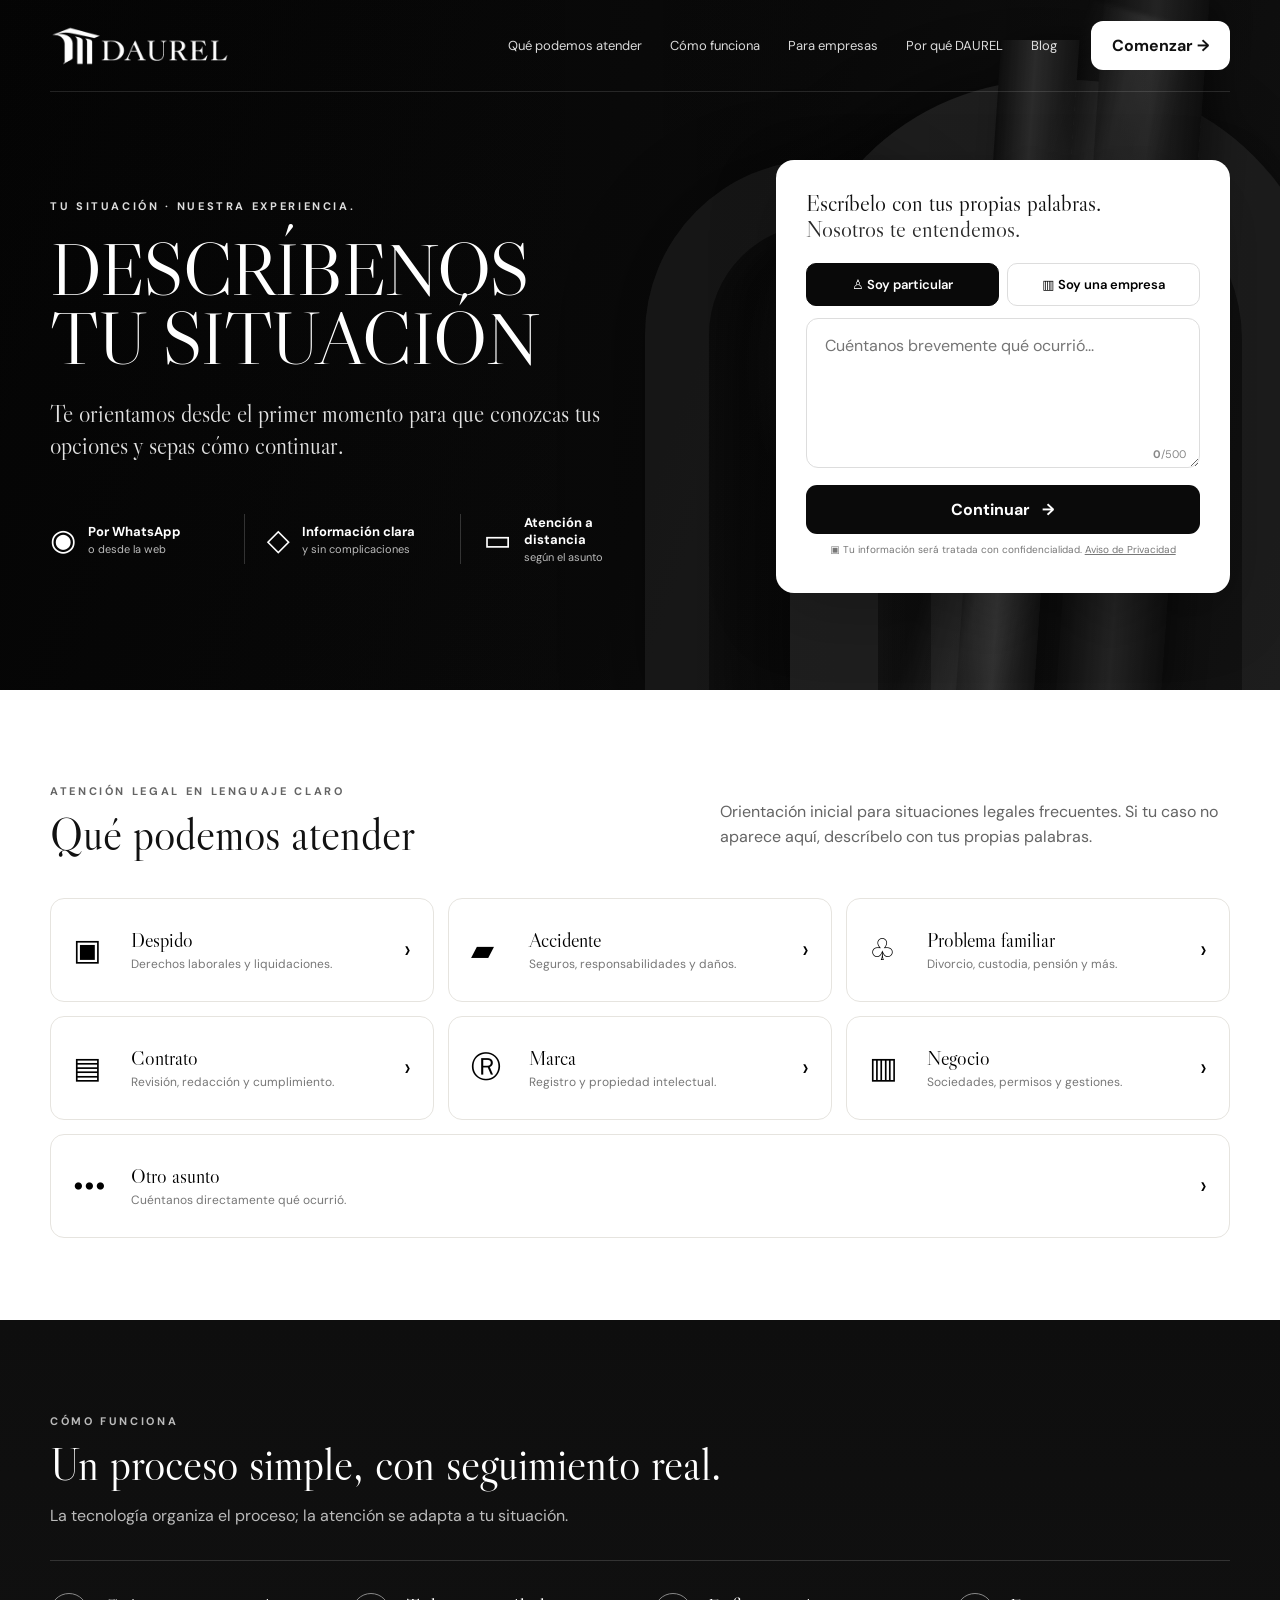
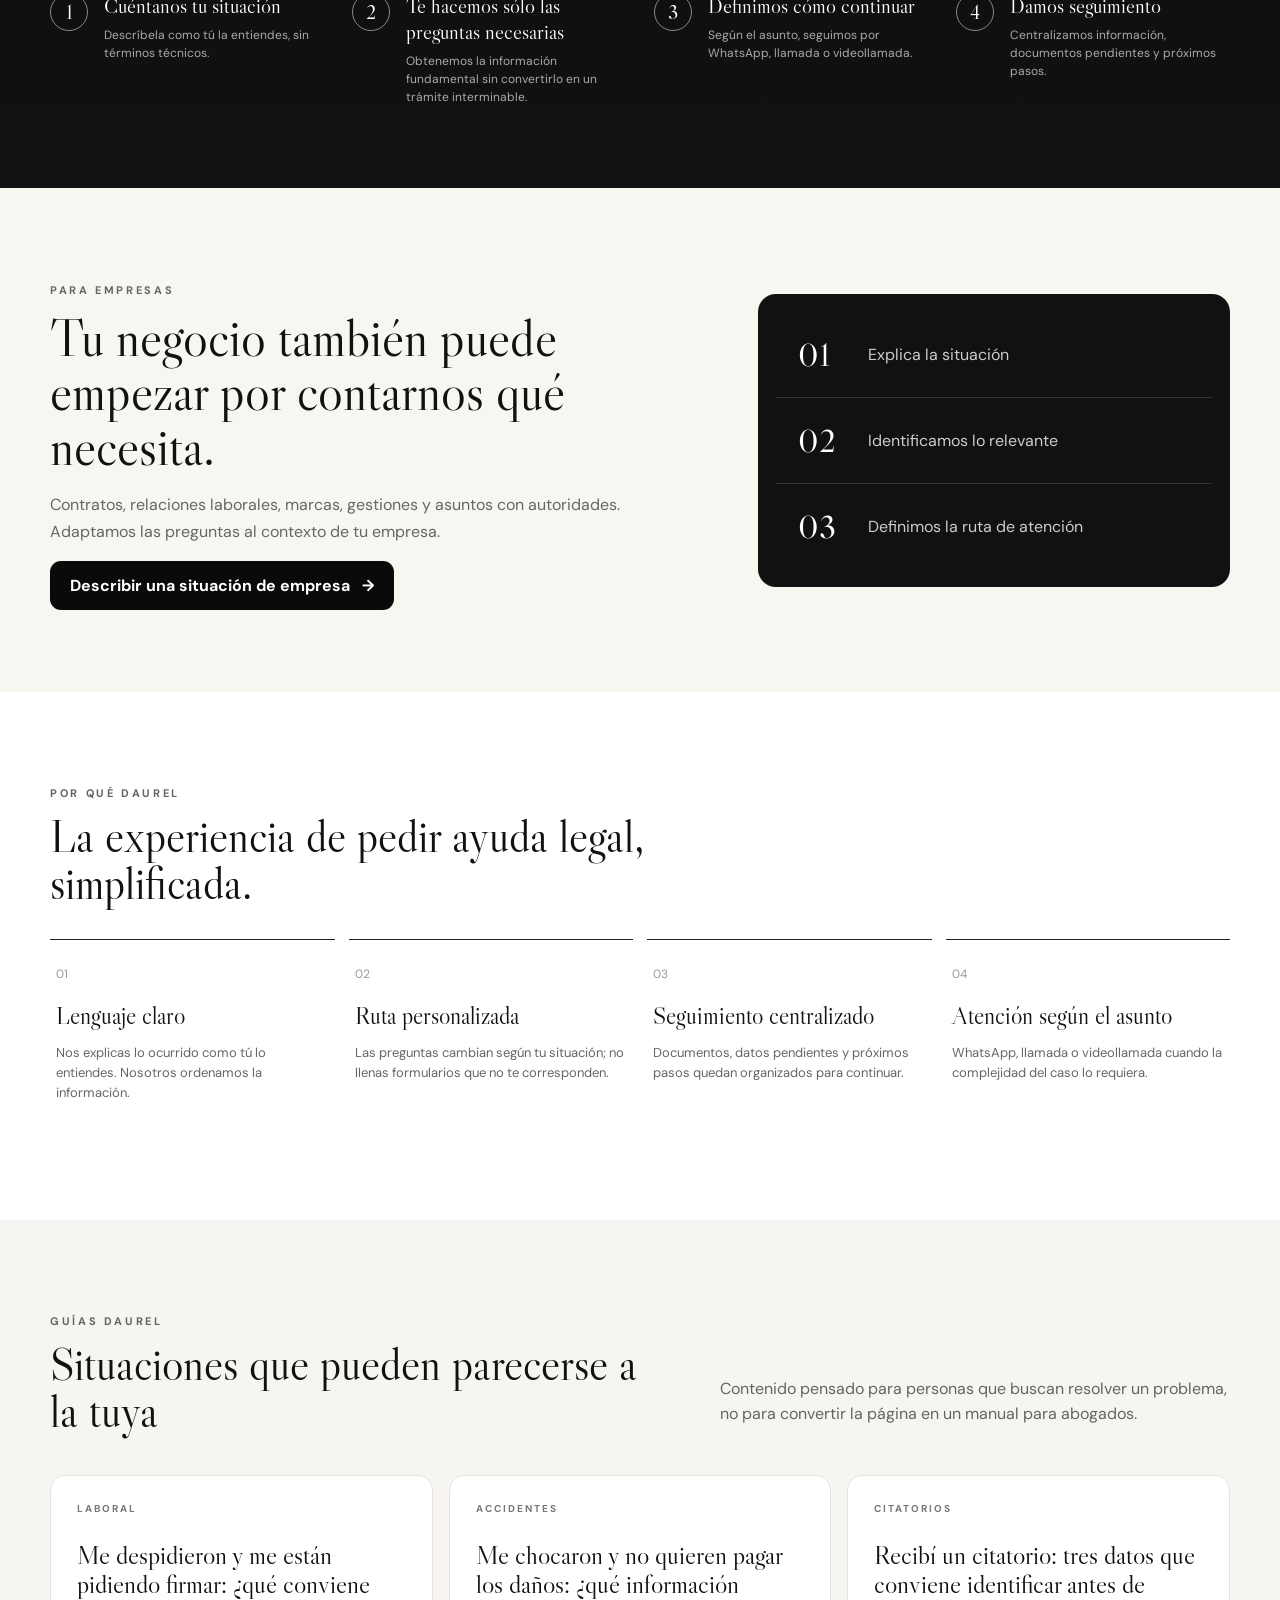
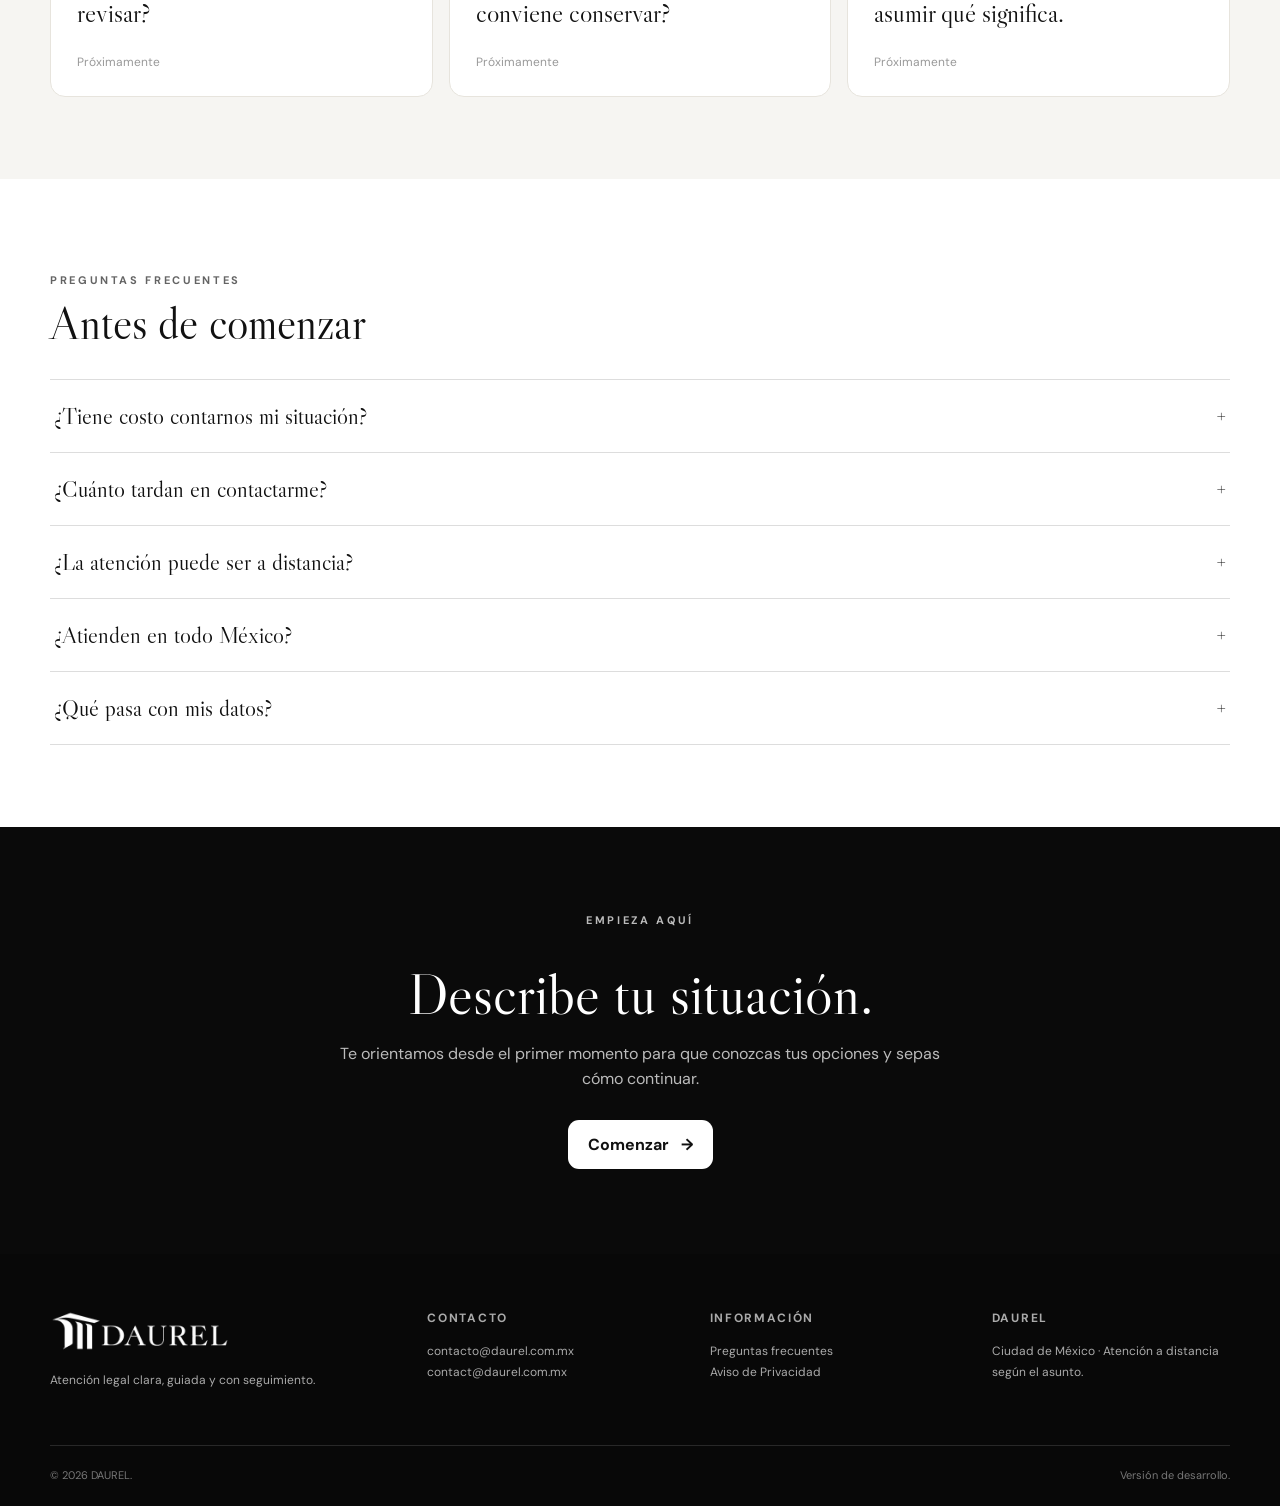
==== public/index.html @ 62f72a67 "Update index.html Agregar sugerencias de ubicación" ====
<!doctype html>
<html lang="es-MX">
<head>
  <meta charset="utf-8">
  <meta name="viewport" content="width=device-width, initial-scale=1">
  <title>DAUREL | Atención legal clara y guiada</title>
  <meta name="description" content="Describe tu situación con tus propias palabras. Te orientamos desde el primer momento para que conozcas tus opciones y sepas cómo continuar.">
  <meta name="theme-color" content="#090909">
  <link rel="icon" href="[data-uri]">
  <link rel="preconnect" href="https://fonts.googleapis.com">
  <link rel="preconnect" href="https://fonts.gstatic.com" crossorigin>
  <link href="https://fonts.googleapis.com/css2?family=DM+Sans:wght@400;500;600;700&family=Libre+Caslon+Display&display=swap" rel="stylesheet">
  <link rel="stylesheet" href="styles.css">
</head>
<body>
  <header class="site-header" id="inicio">
    <div class="nav shell">
      <a class="brand" href="#inicio" aria-label="DAUREL, inicio">
        <img src="[data-uri]" alt="DAUREL">
      </a>

      <nav class="desktop-nav" aria-label="Navegación principal">
        <a href="#atendemos">Qué podemos atender</a>
        <a href="#como-funciona">Cómo funciona</a>
        <a href="#empresas">Para empresas</a>
        <a href="#por-que">Por qué DAUREL</a>
        <a href="#recursos">Blog</a>
      </nav>

      <button class="nav-cta js-start">Comenzar <span>→</span></button>

      <button class="menu-button" id="menuButton" aria-label="Abrir menú" aria-expanded="false">
        <span></span><span></span><span></span>
      </button>
    </div>

    <div class="mobile-menu" id="mobileMenu">
      <a href="#atendemos">Qué podemos atender</a>
      <a href="#como-funciona">Cómo funciona</a>
      <a href="#empresas">Para empresas</a>
      <a href="#por-que">Por qué DAUREL</a>
      <a href="#recursos">Blog</a>
      <button class="button button-light js-start">Comenzar</button>
    </div>
  </header>

  <main>
    <section class="hero">
      <div class="hero-architecture" aria-hidden="true">
        <div class="arch arch-a"></div>
        <div class="arch arch-b"></div>
        <div class="pillar pillar-a"></div>
        <div class="pillar pillar-b"></div>
        <div class="light-beam"></div>
      </div>
      <div class="hero-fade"></div>

      <div class="shell hero-grid">
        <div class="hero-copy">
          <div class="eyebrow">TU SITUACIÓN · NUESTRA EXPERIENCIA.</div>
          <h1>DESCRÍBENOS<br>TU SITUACIÓN</h1>
          <p class="hero-subtitle">Te orientamos desde el primer momento para que conozcas tus opciones y sepas cómo continuar.</p>

          <div class="hero-points">
            <div>
              <span class="icon-circle">◉</span>
              <p><strong>Por WhatsApp</strong><small>o desde la web</small></p>
            </div>
            <div>
              <span class="icon-circle">◇</span>
              <p><strong>Información clara</strong><small>y sin complicaciones</small></p>
            </div>
            <div>
              <span class="icon-circle">▭</span>
              <p><strong>Atención a distancia</strong><small>según el asunto</small></p>
            </div>
          </div>
        </div>

        <form class="intake-card" id="heroForm" novalidate>
          <h2>Escríbelo con tus propias palabras.<br><span>Nosotros te entendemos.</span></h2>

          <div class="persona-toggle" role="group" aria-label="Tipo de solicitante">
            <button type="button" class="persona active" data-persona="particular">
              <span>♙</span> Soy particular
            </button>
            <button type="button" class="persona" data-persona="empresa">
              <span>▥</span> Soy una empresa
            </button>
          </div>

          <label class="sr-only" for="situation">Describe tu situación</label>
          <div class="textarea-wrap">
            <textarea id="situation" maxlength="500" placeholder="Cuéntanos brevemente qué ocurrió..."></textarea>
            <span class="counter"><b id="charCount">0</b>/500</span>
          </div>

          <div class="field-error" id="heroError" role="alert"></div>
          <button type="submit" class="button button-dark button-wide">Continuar <span>→</span></button>

          <p class="privacy-note"><span>▣</span> Tu información será tratada con confidencialidad. <a href="#privacidad">Aviso de Privacidad</a></p>
        </form>
      </div>
    </section>

    <section class="section light" id="atendemos">
      <div class="shell">
        <div class="section-heading split-heading">
          <div>
            <p class="kicker">ATENCIÓN LEGAL EN LENGUAJE CLARO</p>
            <h2>Qué podemos atender</h2>
          </div>
          <p>Orientación inicial para situaciones legales frecuentes. Si tu caso no aparece aquí, descríbelo con tus propias palabras.</p>
        </div>

        <div class="issue-grid">
          <button class="issue-card" data-fill="Me despidieron o tengo un problema relacionado con mi trabajo.">
            <span class="issue-icon">▣</span><span><strong>Despido</strong><small>Derechos laborales y liquidaciones.</small></span><b>›</b>
          </button>
          <button class="issue-card" data-fill="Tuve un choque o accidente y necesito orientación sobre qué hacer.">
            <span class="issue-icon">▰</span><span><strong>Accidente</strong><small>Seguros, responsabilidades y daños.</small></span><b>›</b>
          </button>
          <button class="issue-card" data-fill="Tengo un problema familiar y necesito orientación legal.">
            <span class="issue-icon">♧</span><span><strong>Problema familiar</strong><small>Divorcio, custodia, pensión y más.</small></span><b>›</b>
          </button>
          <button class="issue-card" data-fill="Necesito revisar, preparar o entender un contrato.">
            <span class="issue-icon">▤</span><span><strong>Contrato</strong><small>Revisión, redacción y cumplimiento.</small></span><b>›</b>
          </button>
          <button class="issue-card" data-fill="Quiero registrar o proteger una marca, nombre o creación.">
            <span class="issue-icon">Ⓡ</span><span><strong>Marca</strong><small>Registro y propiedad intelectual.</small></span><b>›</b>
          </button>
          <button class="issue-card" data-fill="Tengo un asunto relacionado con mi negocio, permisos o una autoridad.">
            <span class="issue-icon">▥</span><span><strong>Negocio</strong><small>Sociedades, permisos y gestiones.</small></span><b>›</b>
          </button>
          <button class="issue-card issue-card-wide" data-fill="">
            <span class="issue-icon">•••</span><span><strong>Otro asunto</strong><small>Cuéntanos directamente qué ocurrió.</small></span><b>›</b>
          </button>
        </div>
      </div>
    </section>

    <section class="process-section" id="como-funciona">
      <div class="shell">
        <div class="section-heading dark-heading">
          <p class="kicker">CÓMO FUNCIONA</p>
          <h2>Un proceso simple, con seguimiento real.</h2>
          <p>La tecnología organiza el proceso; la atención se adapta a tu situación.</p>
        </div>

        <div class="process-grid">
          <article><span>1</span><div><h3>Cuéntanos tu situación</h3><p>Descríbela como tú la entiendes, sin términos técnicos.</p></div></article>
          <article><span>2</span><div><h3>Te hacemos sólo las preguntas necesarias</h3><p>Obtenemos la información fundamental sin convertirlo en un trámite interminable.</p></div></article>
          <article><span>3</span><div><h3>Definimos cómo continuar</h3><p>Según el asunto, seguimos por WhatsApp, llamada o videollamada.</p></div></article>
          <article><span>4</span><div><h3>Damos seguimiento</h3><p>Centralizamos información, documentos pendientes y próximos pasos.</p></div></article>
        </div>
      </div>
    </section>

    <section class="section warm" id="empresas">
      <div class="shell enterprise-grid">
        <div>
          <p class="kicker">PARA EMPRESAS</p>
          <h2>Tu negocio también puede empezar por contarnos qué necesita.</h2>
          <p>Contratos, relaciones laborales, marcas, gestiones y asuntos con autoridades. Adaptamos las preguntas al contexto de tu empresa.</p>
          <button class="button button-dark js-enterprise">Describir una situación de empresa <span>→</span></button>
        </div>
        <div class="enterprise-panel">
          <div class="mini-stat"><strong>01</strong><span>Explica la situación</span></div>
          <div class="mini-stat"><strong>02</strong><span>Identificamos lo relevante</span></div>
          <div class="mini-stat"><strong>03</strong><span>Definimos la ruta de atención</span></div>
        </div>
      </div>
    </section>

    <section class="section light" id="por-que">
      <div class="shell">
        <div class="section-heading">
          <p class="kicker">POR QUÉ DAUREL</p>
          <h2>La experiencia de pedir ayuda legal, simplificada.</h2>
        </div>
        <div class="why-grid">
          <article><span>01</span><h3>Lenguaje claro</h3><p>Nos explicas lo ocurrido como tú lo entiendes. Nosotros ordenamos la información.</p></article>
          <article><span>02</span><h3>Ruta personalizada</h3><p>Las preguntas cambian según tu situación; no llenas formularios que no te corresponden.</p></article>
          <article><span>03</span><h3>Seguimiento centralizado</h3><p>Documentos, datos pendientes y próximos pasos quedan organizados para continuar.</p></article>
          <article><span>04</span><h3>Atención según el asunto</h3><p>WhatsApp, llamada o videollamada cuando la complejidad del caso lo requiera.</p></article>
        </div>
      </div>
    </section>

    <section class="section resources" id="recursos">
      <div class="shell">
        <div class="section-heading split-heading">
          <div>
            <p class="kicker">GUÍAS DAUREL</p>
            <h2>Situaciones que pueden parecerse a la tuya</h2>
          </div>
          <p>Contenido pensado para personas que buscan resolver un problema, no para convertir la página en un manual para abogados.</p>
        </div>
        <div class="article-grid">
          <article class="article-card">
            <span>LABORAL</span>
            <h3>Me despidieron y me están pidiendo firmar: ¿qué conviene revisar?</h3>
            <a href="#" class="disabled-link">Próximamente</a>
          </article>
          <article class="article-card">
            <span>ACCIDENTES</span>
            <h3>Me chocaron y no quieren pagar los daños: ¿qué información conviene conservar?</h3>
            <a href="#" class="disabled-link">Próximamente</a>
          </article>
          <article class="article-card">
            <span>CITATORIOS</span>
            <h3>Recibí un citatorio: tres datos que conviene identificar antes de asumir qué significa.</h3>
            <a href="#" class="disabled-link">Próximamente</a>
          </article>
        </div>
      </div>
    </section>

    <section class="section faq-section" id="preguntas">
      <div class="shell">
        <div class="section-heading">
          <p class="kicker">PREGUNTAS FRECUENTES</p>
          <h2>Antes de comenzar</h2>
        </div>
        <div class="faq">
          <details>
            <summary>¿Tiene costo contarnos mi situación?</summary>
            <p>No. Contarnos tu situación y solicitar atención inicial no tiene costo. Si el asunto requiere una consulta o servicio profesional con costo, te lo informaremos antes de que decidas continuar.</p>
          </details>
          <details>
            <summary>¿Cuánto tardan en contactarme?</summary>
            <p>La plataforma confirma tu solicitud al momento. El objetivo es dar seguimiento personal en un plazo máximo de 24 horas.</p>
          </details>
          <details>
            <summary>¿La atención puede ser a distancia?</summary>
            <p>Sí. Dependiendo del asunto, la atención puede continuar por WhatsApp, llamada telefónica o videollamada.</p>
          </details>
          <details>
            <summary>¿Atienden en todo México?</summary>
            <p>Por ahora la operación presencial se concentra en Ciudad de México y zona metropolitana. Algunos asuntos pueden atenderse a distancia, según la materia y el tipo de gestión.</p>
          </details>
          <details>
            <summary>¿Qué pasa con mis datos?</summary>
            <p>La información que compartas se utilizará para evaluar y dar seguimiento a tu solicitud conforme al Aviso de Privacidad. El aviso integral se incorporará antes del lanzamiento público.</p>
          </details>
        </div>
      </div>
    </section>

    <section class="final-cta">
      <div class="shell">
        <p class="kicker">EMPIEZA AQUÍ</p>
        <h2>Describe tu situación.</h2>
        <p>Te orientamos desde el primer momento para que conozcas tus opciones y sepas cómo continuar.</p>
        <button class="button button-light js-start">Comenzar <span>→</span></button>
      </div>
    </section>
  </main>

  <footer class="footer" id="privacidad">
    <div class="shell footer-grid">
      <div>
        <img src="[data-uri]" alt="DAUREL" class="footer-logo">
        <p>Atención legal clara, guiada y con seguimiento.</p>
      </div>
      <div>
        <h3>Contacto</h3>
        <a href="mailto:contacto@daurel.com.mx">contacto@daurel.com.mx</a>
        <a href="mailto:contact@daurel.com.mx">contact@daurel.com.mx</a>
      </div>
      <div>
        <h3>Información</h3>
        <a href="#preguntas">Preguntas frecuentes</a>
        <a href="#" id="privacyLink">Aviso de Privacidad</a>
      </div>
      <div>
        <h3>DAUREL</h3>
        <p>Ciudad de México · Atención a distancia según el asunto.</p>
      </div>
    </div>
    <div class="shell footer-bottom">
      <span>© <span id="year"></span> DAUREL.</span>
      <span>Versión de desarrollo.</span>
    </div>
  </footer>

  <!-- Guided intake dialog -->
  <div class="modal" id="intakeModal" aria-hidden="true">
    <div class="modal-backdrop" data-close-modal></div>
    <section class="modal-panel" role="dialog" aria-modal="true" aria-labelledby="modalTitle">
      <button class="modal-close" data-close-modal aria-label="Cerrar">×</button>

      <div class="progress">
        <span class="active">1</span><i></i><span>2</span><i></i><span>3</span>
      </div>

      <div class="modal-step active" data-step="1">
        <p class="kicker">UN DATO FUNDAMENTAL</p>
        <h2 id="modalTitle">Antes de continuar</h2>
        <p id="dynamicQuestionText">Queremos entender mejor lo ocurrido.</p>
        <div class="choice-grid" id="dynamicChoices"></div>
        <button class="button button-dark button-wide" id="stepOneNext" disabled>Continuar <span>→</span></button>
      </div>

      <div class="modal-step" data-step="2">
        <p class="kicker">TIEMPO Y URGENCIA</p>
        <h2>¿Hay una fecha próxima relacionada con el asunto?</h2>
        <p>Por ejemplo: audiencia, vencimiento, cita con una autoridad o una fecha que te preocupe.</p>
        <div class="choice-grid">
          <button class="choice" data-urgency="48h">Sí, en menos de 48 horas</button>
          <button class="choice" data-urgency="soon">Sí, pero después</button>
          <button class="choice" data-urgency="no">No</button>
          <button class="choice" data-urgency="unknown">No estoy seguro</button>
        </div>
        <button class="button button-dark button-wide" id="stepTwoNext" disabled>Continuar <span>→</span></button>
      </div>

      <div class="modal-step" data-step="3">
        <p class="kicker">PARA DAR SEGUIMIENTO</p>
        <h2>Déjanos tus datos de contacto</h2>
        <p>Nos comunicaremos contigo por WhatsApp.</p>

        <label class="field">
          <span>Nombre</span>
          <input type="text" id="contactName" autocomplete="name" placeholder="Tu nombre">
        </label>
        <label class="field">
          <span>WhatsApp</span>
          <input type="tel" id="contactWhatsapp" autocomplete="tel" placeholder="10 dígitos">
        </label>
        <label class="field">
          <span>Municipio / alcaldía</span>
          <input
  type="text"
  id="contactLocation"
  list="locationSuggestions"
  autocomplete="off"
  placeholder="Escribe tu municipio o alcaldía"
>

<datalist id="locationSuggestions">
  <!-- Ciudad de México -->
  <option value="Álvaro Obregón, Ciudad de México">
  <option value="Azcapotzalco, Ciudad de México">
  <option value="Benito Juárez, Ciudad de México">
  <option value="Coyoacán, Ciudad de México">
  <option value="Cuajimalpa de Morelos, Ciudad de México">
  <option value="Cuauhtémoc, Ciudad de México">
  <option value="Gustavo A. Madero, Ciudad de México">
  <option value="Iztacalco, Ciudad de México">
  <option value="Iztapalapa, Ciudad de México">
  <option value="La Magdalena Contreras, Ciudad de México">
  <option value="Miguel Hidalgo, Ciudad de México">
  <option value="Milpa Alta, Ciudad de México">
  <option value="Tláhuac, Ciudad de México">
  <option value="Tlalpan, Ciudad de México">
  <option value="Venustiano Carranza, Ciudad de México">
  <option value="Xochimilco, Ciudad de México">

  <!-- Estado de México -->
  <option value="Atizapán de Zaragoza, Estado de México">
  <option value="Capulhuac, Estado de México">
  <option value="Chalco, Estado de México">
  <option value="Chimalhuacán, Estado de México">
  <option value="Coacalco de Berriozábal, Estado de México">
  <option value="Cuautitlán, Estado de México">
  <option value="Cuautitlán Izcalli, Estado de México">
  <option value="Ecatepec de Morelos, Estado de México">
  <option value="Huixquilucan, Estado de México">
  <option value="Ixtapaluca, Estado de México">
  <option value="Lerma, Estado de México">
  <option value="Metepec, Estado de México">
  <option value="Naucalpan de Juárez, Estado de México">
  <option value="Nezahualcóyotl, Estado de México">
  <option value="Nicolás Romero, Estado de México">
  <option value="Ocoyoacac, Estado de México">
  <option value="San Mateo Atenco, Estado de México">
  <option value="Tlalnepantla de Baz, Estado de México">
  <option value="Toluca, Estado de México">
  <option value="Tultitlán, Estado de México">
  <option value="Valle de Chalco Solidaridad, Estado de México">
  <option value="Zinacantepec, Estado de México">
</datalist>
        </label>

        <label class="consent">
          <input type="checkbox" id="privacyConsent">
          <span>He leído el <button type="button" id="openPrivacyInline">Aviso de Privacidad</button> y autorizo el tratamiento de la información para atender mi solicitud.</span>
        </label>
<div id="turnstileWidget"></div>
        <div class="field-error" id="contactError" role="alert"></div>
        <button class="button button-dark button-wide" id="submitRequest">Enviar solicitud <span>→</span></button>
      </div>

      <div class="modal-step success-step" data-step="success">
        <div class="success-mark">✓</div>
        <p class="kicker">SOLICITUD PREPARADA</p>
        <h2 id="requestId">DAU-000000</h2>
        <p id="successMessage">La interfaz ya está lista. Antes del lanzamiento conectaremos este formulario con n8n para que la solicitud llegue a DAUREL y continúe por WhatsApp.</p>
        <button class="button button-dark button-wide" data-close-modal>Cerrar</button>
      </div>
    </section>
  </div>

  <div class="privacy-modal" id="privacyModal" aria-hidden="true">
    <div class="modal-backdrop" data-close-privacy></div>
    <section class="privacy-panel">
      <button class="modal-close" data-close-privacy aria-label="Cerrar">×</button>
      <p class="kicker">AVISO DE PRIVACIDAD</p>
      <h2>Antes del lanzamiento público</h2>
      <p>Esta versión contiene un marcador de posición. El aviso integral debe redactarse y publicarse antes de comenzar a recibir datos reales de clientes.</p>
      <p>Al conectar el formulario con n8n incorporaremos aquí el responsable, finalidades, transferencias aplicables, mecanismos ARCO y demás información correspondiente.</p>
    </section>
  </div>
<script
  src="https://challenges.cloudflare.com/turnstile/v0/api.js?render=explicit"
  async
  defer>
</script>
  <script src="config.js"></script>
  <script src="script.js"></script>
</body>
</html>
---- public/styles.css ----
/* DAUREL — sitio inicial */
:root{
  --black:#080808;
  --coal:#121212;
  --graphite:#474747;
  --line:#e8e7e3;
  --stone:#f1eee7;
  --ivory:#f8f6f1;
  --white:#fff;
  --radius:18px;
  --shadow:0 22px 70px rgba(0,0,0,.18);
}
*{box-sizing:border-box}
html{scroll-behavior:smooth}
body{margin:0;background:#fff;color:#111;font-family:"DM Sans",system-ui,-apple-system,Segoe UI,sans-serif}
button,input,textarea{font:inherit}
button{cursor:pointer}
a{color:inherit;text-decoration:none}
img{max-width:100%;display:block}
.shell{width:min(1180px,calc(100% - 42px));margin:0 auto}
.sr-only{position:absolute;width:1px;height:1px;padding:0;margin:-1px;overflow:hidden;clip:rect(0,0,0,0);white-space:nowrap;border:0}
.prelaunch{position:fixed;left:50%;transform:translateX(-50%);bottom:16px;z-index:200;background:#fff;color:#111;border:1px solid #ddd;padding:10px 16px;border-radius:999px;font-size:12px;box-shadow:0 10px 30px rgba(0,0,0,.12)}

.site-header{position:absolute;top:0;left:0;right:0;z-index:50;color:#fff}
.nav{height:92px;display:flex;align-items:center;gap:34px;border-bottom:1px solid rgba(255,255,255,.12)}
.brand{width:190px;margin-right:auto}
.brand img{height:42px;width:auto}
.desktop-nav{display:flex;align-items:center;gap:28px;font-size:13px}
.desktop-nav a{opacity:.85;transition:.2s}
.desktop-nav a:hover{opacity:1}
.nav-cta{border:1px solid rgba(255,255,255,.4);background:#fff;color:#111;border-radius:12px;padding:13px 20px;font-weight:700}
.menu-button{display:none;margin-left:auto;background:none;border:0;padding:8px}
.menu-button span{display:block;width:25px;height:2px;background:#fff;margin:5px 0}
.mobile-menu{display:none}

.hero{position:relative;min-height:690px;background:
  radial-gradient(circle at 74% 53%,rgba(255,255,255,.16),transparent 20%),
  linear-gradient(110deg,#050505 0%,#0a0a0a 54%,#151515 100%);
color:#fff;overflow:hidden}
.hero-fade{position:absolute;inset:0;background:linear-gradient(90deg,rgba(0,0,0,.15),rgba(0,0,0,.05) 50%,rgba(0,0,0,.18));pointer-events:none}
.hero-architecture{position:absolute;inset:0;overflow:hidden;opacity:.78}
.arch{position:absolute;right:-50px;top:80px;width:540px;height:650px;border-radius:260px 260px 0 0;border:88px solid #272727;border-bottom:0;box-shadow:inset 16px 0 28px rgba(255,255,255,.035),-22px 0 70px rgba(0,0,0,.6)}
.arch-b{right:285px;top:160px;width:350px;height:560px;border-width:64px;opacity:.62}
.pillar{position:absolute;right:225px;top:40px;width:78px;height:700px;background:linear-gradient(90deg,#111,#3b3b3b 45%,#171717);transform:skewX(-4deg);box-shadow:15px 0 30px rgba(0,0,0,.45)}
.pillar-b{right:95px;top:0;width:105px;background:linear-gradient(90deg,#111,#313131 50%,#121212)}
.light-beam{position:absolute;right:185px;top:0;width:115px;height:780px;background:linear-gradient(90deg,transparent,rgba(255,255,255,.11),transparent);transform:rotate(16deg);filter:blur(2px)}
.hero-grid{position:relative;z-index:3;display:grid;grid-template-columns:1.04fr .72fr;gap:70px;align-items:center;padding-top:160px;padding-bottom:88px}
.hero-copy{padding-top:10px}
.eyebrow,.kicker{font-size:11px;font-weight:700;letter-spacing:.24em;text-transform:uppercase}
.eyebrow{color:#ddd;margin-bottom:22px}
.hero h1{font-family:"Libre Caslon Display",Georgia,serif;font-size:74px;line-height:.94;letter-spacing:-.02em;margin:0 0 24px;font-weight:400}
.hero-subtitle{font-family:"Libre Caslon Display",Georgia,serif;font-size:24px;line-height:1.35;max-width:570px;color:#e2e2e2;margin:0}
.hero-points{display:grid;grid-template-columns:repeat(3,1fr);gap:0;margin-top:52px;max-width:650px}
.hero-points>div{display:flex;gap:12px;align-items:center;padding-right:22px;margin-right:22px;border-right:1px solid rgba(255,255,255,.18)}
.hero-points>div:last-child{border:0}
.icon-circle{font-size:30px}
.hero-points p{margin:0}
.hero-points strong,.hero-points small{display:block}
.hero-points strong{font-size:13px}
.hero-points small{font-size:11px;color:#bbb;margin-top:2px}

.intake-card{background:#fff;color:#111;padding:30px;border-radius:18px;box-shadow:var(--shadow);align-self:center}
.intake-card h2{font-family:"Libre Caslon Display",Georgia,serif;font-weight:400;font-size:23px;line-height:1.15;margin:0 0 20px}
.intake-card h2 span{color:#292929}
.persona-toggle{display:grid;grid-template-columns:1fr 1fr;gap:8px;margin-bottom:12px}
.persona{border:1px solid #ddd;background:#fff;border-radius:10px;padding:12px 10px;font-size:13px;font-weight:600}
.persona.active{background:#090909;color:#fff;border-color:#090909}
.textarea-wrap{position:relative}
textarea{width:100%;min-height:150px;resize:vertical;border:1px solid #ddd;border-radius:12px;padding:16px 18px 35px;outline:none;background:#fff;color:#111;transition:.2s}
textarea:focus,input:focus{border-color:#777;box-shadow:0 0 0 3px rgba(0,0,0,.05)}
.counter{position:absolute;right:14px;bottom:12px;font-size:11px;color:#888}
.button{border:0;border-radius:11px;padding:14px 20px;font-weight:700;display:inline-flex;align-items:center;justify-content:center;gap:12px}
.button-dark{background:#0a0a0a;color:#fff}
.button-light{background:#fff;color:#111}
.button-wide{width:100%;margin-top:12px}
.privacy-note{font-size:10px;color:#777;text-align:center;margin:9px 0 7px}
.privacy-note a{text-decoration:underline}
.turnstile-wrap{height:0;margin:0;overflow:visible;display:flex;justify-content:center;position:relative;z-index:45}
.turnstile-wrap.active{height:65px;margin:8px 0 0}
.field-error{font-size:12px;color:#a52121;min-height:0;margin-top:0}
.field-error:not(:empty){min-height:18px;margin-top:6px}

.section{padding:82px 0}
.light{background:#fff}
.warm{background:var(--ivory)}
.section-heading{margin-bottom:32px;max-width:760px}
.section-heading h2{font-family:"Libre Caslon Display",Georgia,serif;font-size:45px;font-weight:400;line-height:1.04;margin:8px 0}
.section-heading p{color:#646464;line-height:1.55}
.split-heading{display:grid;grid-template-columns:1fr .85fr;gap:70px;align-items:end;max-width:none}
.issue-grid{display:grid;grid-template-columns:repeat(3,1fr);gap:14px}
.issue-card{min-height:104px;border:1px solid #e6e4df;background:#fff;border-radius:14px;padding:22px;display:grid;grid-template-columns:44px 1fr auto;gap:14px;text-align:left;align-items:center;transition:.2s}
.issue-card:hover{border-color:#aaa;transform:translateY(-2px);box-shadow:0 12px 30px rgba(0,0,0,.06)}
.issue-card-wide{grid-column:span 3}
.issue-icon{font-size:30px}
.issue-card strong,.issue-card small{display:block}
.issue-card strong{font-family:"Libre Caslon Display",Georgia,serif;font-size:20px;font-weight:400}
.issue-card small{color:#777;font-size:12px;margin-top:4px;line-height:1.35}
.issue-card b{font-size:25px;font-weight:400}

.process-section{background:linear-gradient(180deg,#0e0e0e,#111);color:#fff;padding:82px 0}
.dark-heading p{color:#bbb}
.process-grid{display:grid;grid-template-columns:repeat(4,1fr);gap:28px;border-top:1px solid #333;padding-top:32px}
.process-grid article{display:flex;gap:16px}
.process-grid article>span{width:38px;height:38px;border:1px solid #888;border-radius:50%;display:grid;place-items:center;flex:0 0 auto;font-family:"Libre Caslon Display",Georgia,serif;font-size:20px}
.process-grid h3{font-family:"Libre Caslon Display",Georgia,serif;font-size:21px;font-weight:400;margin:0 0 7px}
.process-grid p{margin:0;color:#aaa;font-size:12px;line-height:1.5}

.enterprise-grid{display:grid;grid-template-columns:1.15fr .85fr;gap:70px;align-items:center}
.enterprise-grid h2{font-family:"Libre Caslon Display",Georgia,serif;font-size:52px;font-weight:400;line-height:1.05;margin:10px 0 18px}
.enterprise-grid p{color:#666;line-height:1.65;max-width:650px}
.enterprise-panel{background:#111;color:#fff;border-radius:18px;padding:18px}
.mini-stat{display:grid;grid-template-columns:70px 1fr;align-items:center;padding:22px;border-bottom:1px solid #333}
.mini-stat:last-child{border:0}
.mini-stat strong{font-family:"Libre Caslon Display",Georgia,serif;font-size:33px;font-weight:400}
.mini-stat span{color:#ccc}

.why-grid{display:grid;grid-template-columns:repeat(4,1fr);gap:14px}
.why-grid article{border-top:1px solid #222;padding:22px 6px}
.why-grid span{color:#999;font-size:12px}
.why-grid h3{font-family:"Libre Caslon Display",Georgia,serif;font-size:24px;font-weight:400;margin:18px 0 8px}
.why-grid p{color:#666;line-height:1.55;font-size:13px}

.resources{background:#f6f5f2}
.article-grid{display:grid;grid-template-columns:repeat(3,1fr);gap:16px}
.article-card{background:#fff;border:1px solid #e7e4dd;border-radius:15px;padding:26px;min-height:205px;display:flex;flex-direction:column}
.article-card>span{font-size:10px;letter-spacing:.2em;font-weight:700;color:#777}
.article-card h3{font-family:"Libre Caslon Display",Georgia,serif;font-size:26px;font-weight:400;line-height:1.12}
.disabled-link{margin-top:auto;font-size:12px;color:#999}

.faq-section{background:#fff}
.faq{border-top:1px solid #ddd}
.faq details{border-bottom:1px solid #ddd;padding:0 4px}
.faq summary{list-style:none;font-family:"Libre Caslon Display",Georgia,serif;font-size:23px;padding:22px 0;cursor:pointer}
.faq summary::-webkit-details-marker{display:none}
.faq summary::after{content:"+";float:right}
.faq details[open] summary::after{content:"–"}
.faq details p{max-width:780px;color:#666;line-height:1.65;margin:0 0 24px}

.final-cta{background:#0a0a0a;color:#fff;text-align:center;padding:85px 0}
.final-cta h2{font-family:"Libre Caslon Display",Georgia,serif;font-size:58px;font-weight:400;margin:12px 0}
.final-cta p{color:#bbb;max-width:620px;margin:0 auto 28px;line-height:1.6}

.footer{background:#080808;color:#fff;padding:56px 0 24px}
.footer-grid{display:grid;grid-template-columns:1.4fr repeat(3,1fr);gap:44px}
.footer-logo{width:180px;margin-bottom:18px}
.footer h3{font-size:12px;text-transform:uppercase;letter-spacing:.14em;color:#aaa;margin:0 0 15px}
.footer a,.footer p{display:block;color:#aaa;font-size:12px;line-height:1.8}
.footer-bottom{border-top:1px solid #282828;margin-top:42px;padding-top:22px;display:flex;justify-content:space-between;color:#777;font-size:11px}

/* Modal */
.modal,.privacy-modal{position:fixed;inset:0;z-index:120;display:none}
.modal.open,.privacy-modal.open{display:block}
.modal-backdrop{position:absolute;inset:0;background:rgba(0,0,0,.64);backdrop-filter:blur(7px)}
.modal-panel,.privacy-panel{position:relative;background:#fff;width:min(560px,calc(100% - 28px));max-height:90vh;overflow:auto;margin:5vh auto;border-radius:20px;padding:34px;box-shadow:0 30px 90px rgba(0,0,0,.35)}
.modal-close{position:absolute;right:18px;top:12px;border:0;background:none;font-size:32px;color:#777}
.progress{display:flex;align-items:center;margin-bottom:28px;padding-right:40px}
.progress span{width:30px;height:30px;border-radius:50%;display:grid;place-items:center;background:#eee;color:#777;font-size:12px}
.progress span.active{background:#111;color:#fff}
.progress i{height:1px;background:#ddd;flex:1}
.modal-step{display:none}
.modal-step.active{display:block}
.modal-step h2,.privacy-panel h2{font-family:"Libre Caslon Display",Georgia,serif;font-weight:400;font-size:36px;margin:10px 0}
.modal-step>p,.privacy-panel>p{color:#666;line-height:1.55}
.choice-grid{display:grid;gap:10px;margin:22px 0}
.choice{border:1px solid #ddd;border-radius:11px;padding:15px;text-align:left;background:#fff}
.choice.selected{background:#111;color:#fff;border-color:#111}
.field{display:block;margin:16px 0}
.field span{display:block;font-size:12px;font-weight:700;margin-bottom:7px}
.field input{width:100%;border:1px solid #ddd;border-radius:10px;padding:14px;outline:none}
.location-autocomplete{position:relative}
.location-suggestions{display:none;position:absolute;left:0;right:0;top:calc(100% + 6px);z-index:40;background:#fff;border:1px solid #ddd;border-radius:12px;box-shadow:0 14px 35px rgba(0,0,0,.12);overflow:hidden;max-height:250px;overflow-y:auto}
.location-suggestions.open{display:block}
.location-suggestion{display:block;width:100%;border:0;border-bottom:1px solid #eee;background:#fff;padding:12px 14px;text-align:left;font:inherit;font-size:12px;color:#222;cursor:pointer}
.location-suggestion:last-child{border-bottom:0}
.location-suggestion:hover,.location-suggestion:focus,.location-suggestion.active{background:#f4f4f1;outline:none}
.consent{display:flex;gap:10px;align-items:flex-start;font-size:11px;color:#555;margin:14px 0 10px}
.consent input{margin-top:2px}
.consent button{padding:0;border:0;background:none;text-decoration:underline}
.success-step{text-align:center}
.success-mark{width:64px;height:64px;border-radius:50%;background:#111;color:#fff;display:grid;place-items:center;font-size:30px;margin:0 auto 16px}

@media (max-width: 980px){
  .desktop-nav,.nav-cta{display:none}
  .menu-button{display:block}
  .mobile-menu{position:absolute;top:78px;left:20px;right:20px;background:#fff;color:#111;border-radius:16px;padding:16px;box-shadow:var(--shadow)}
  .mobile-menu.open{display:grid;gap:4px}
  .mobile-menu a{padding:12px;border-bottom:1px solid #eee}
  .nav{height:78px}
  .brand{width:160px}
  .hero{min-height:auto}
  .hero-grid{grid-template-columns:1fr;gap:32px;padding-top:128px;padding-bottom:55px}
  .hero-copy{max-width:700px}
  .hero h1{font-size:62px}
  .hero-architecture{opacity:.45}
  .hero-points{display:none}
  .intake-card{max-width:580px;width:100%}
  .issue-grid{grid-template-columns:repeat(2,1fr)}
  .issue-card-wide{grid-column:span 2}
  .process-grid{grid-template-columns:repeat(2,1fr)}
  .enterprise-grid{grid-template-columns:1fr}
  .why-grid{grid-template-columns:repeat(2,1fr)}
  .article-grid{grid-template-columns:1fr}
  .split-heading{grid-template-columns:1fr;gap:4px}
  .footer-grid{grid-template-columns:repeat(2,1fr)}
}

@media (max-width: 620px){
  .shell{width:min(100% - 28px,1180px)}
  .site-header{position:absolute}
  .hero-grid{padding-top:112px}
  .hero h1{font-size:46px;line-height:.95}
  .hero-subtitle{font-size:19px}
  .eyebrow{font-size:9px}
  .hero-architecture .arch{right:-240px}
  .hero-architecture .arch-b{right:20px}
  .hero-copy{padding-bottom:8px}
  .intake-card{padding:20px;border-radius:16px}
  .intake-card h2{font-size:21px}
  textarea{min-height:125px}
  .section{padding:58px 0}
  .section-heading h2{font-size:37px}
  .issue-grid{grid-template-columns:1fr}
  .issue-card-wide{grid-column:auto}
  .process-section{padding:58px 0}
  .process-grid{grid-template-columns:1fr}
  .enterprise-grid h2{font-size:40px}
  .why-grid{grid-template-columns:1fr}
  .footer-grid{grid-template-columns:1fr}
  .footer-bottom{flex-direction:column;gap:6px}
  .modal-panel,.privacy-panel{padding:26px 20px;margin:3vh auto;max-height:94vh}
  .modal-step h2,.privacy-panel h2{font-size:31px}
  .persona-toggle{grid-template-columns:1fr 1fr}
}

.privacy-note + .field-error{margin-top:0}
#submitRequest{margin-top:7px}
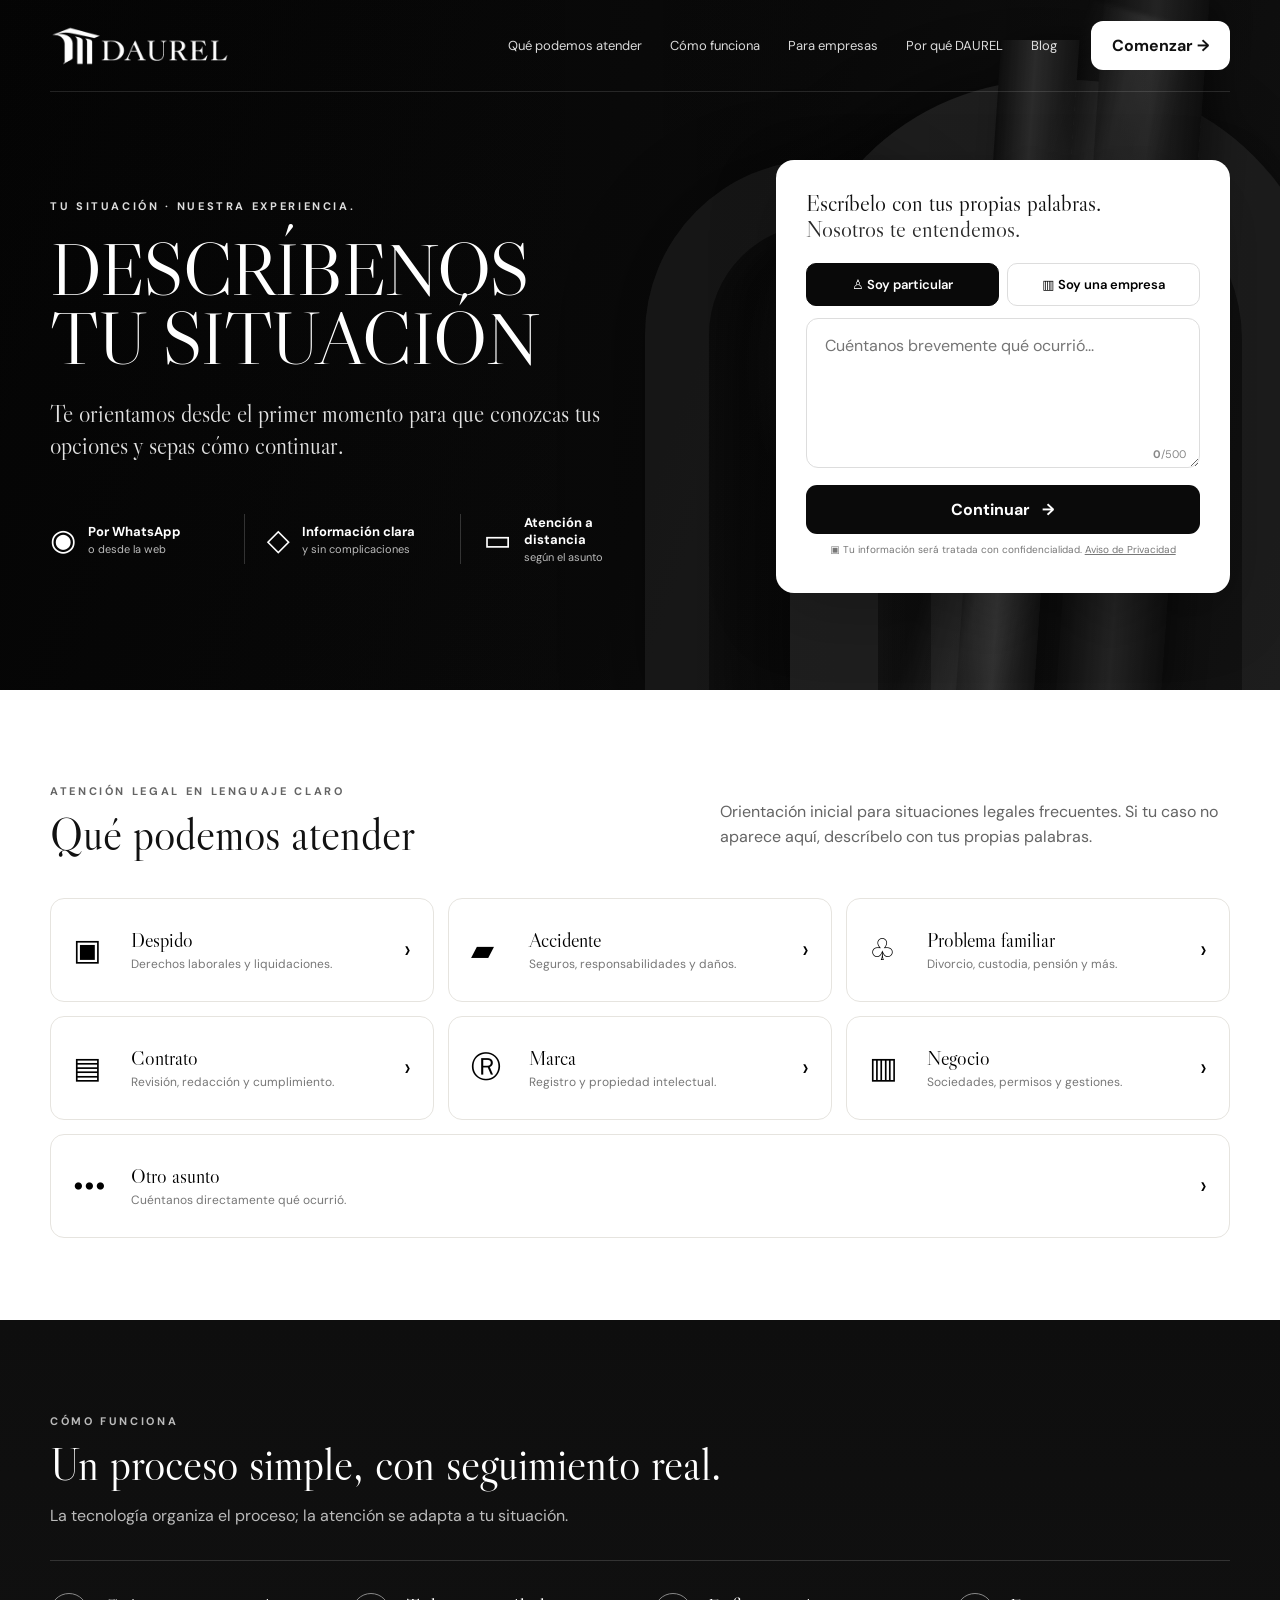
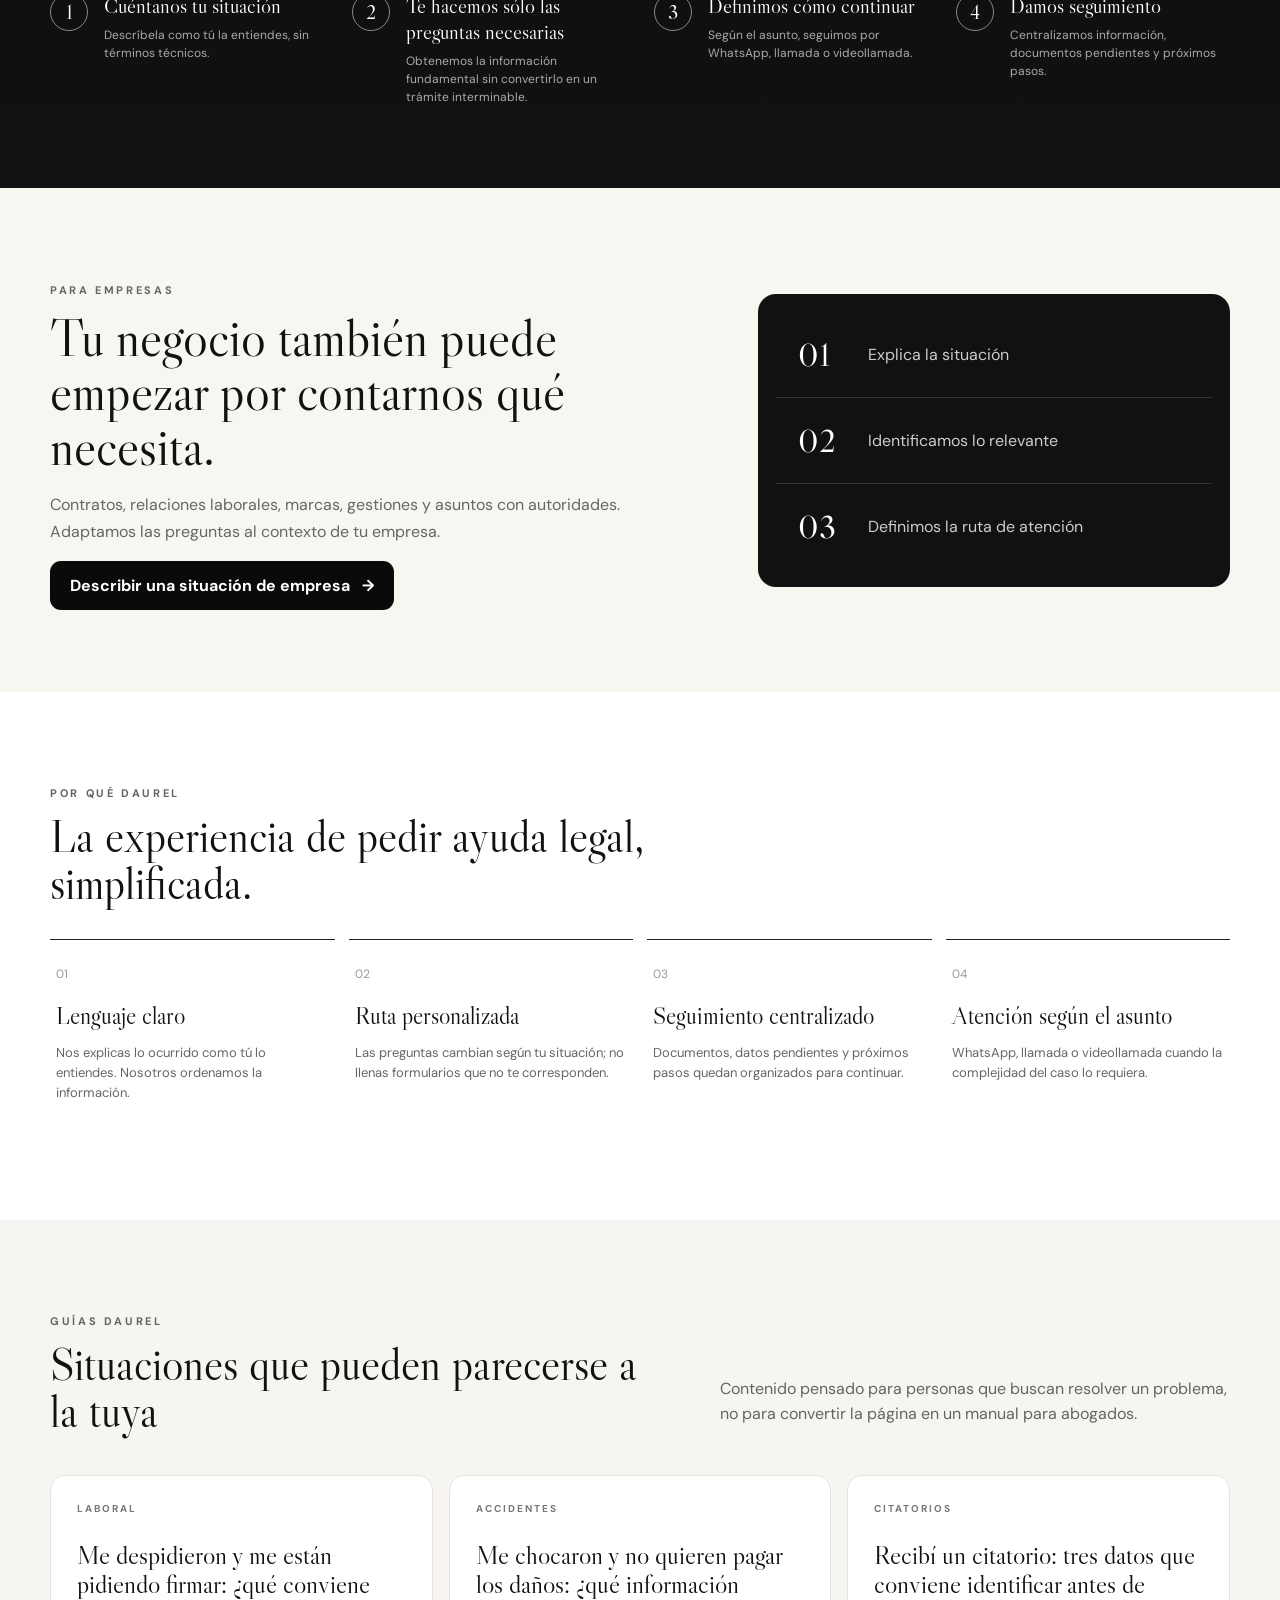
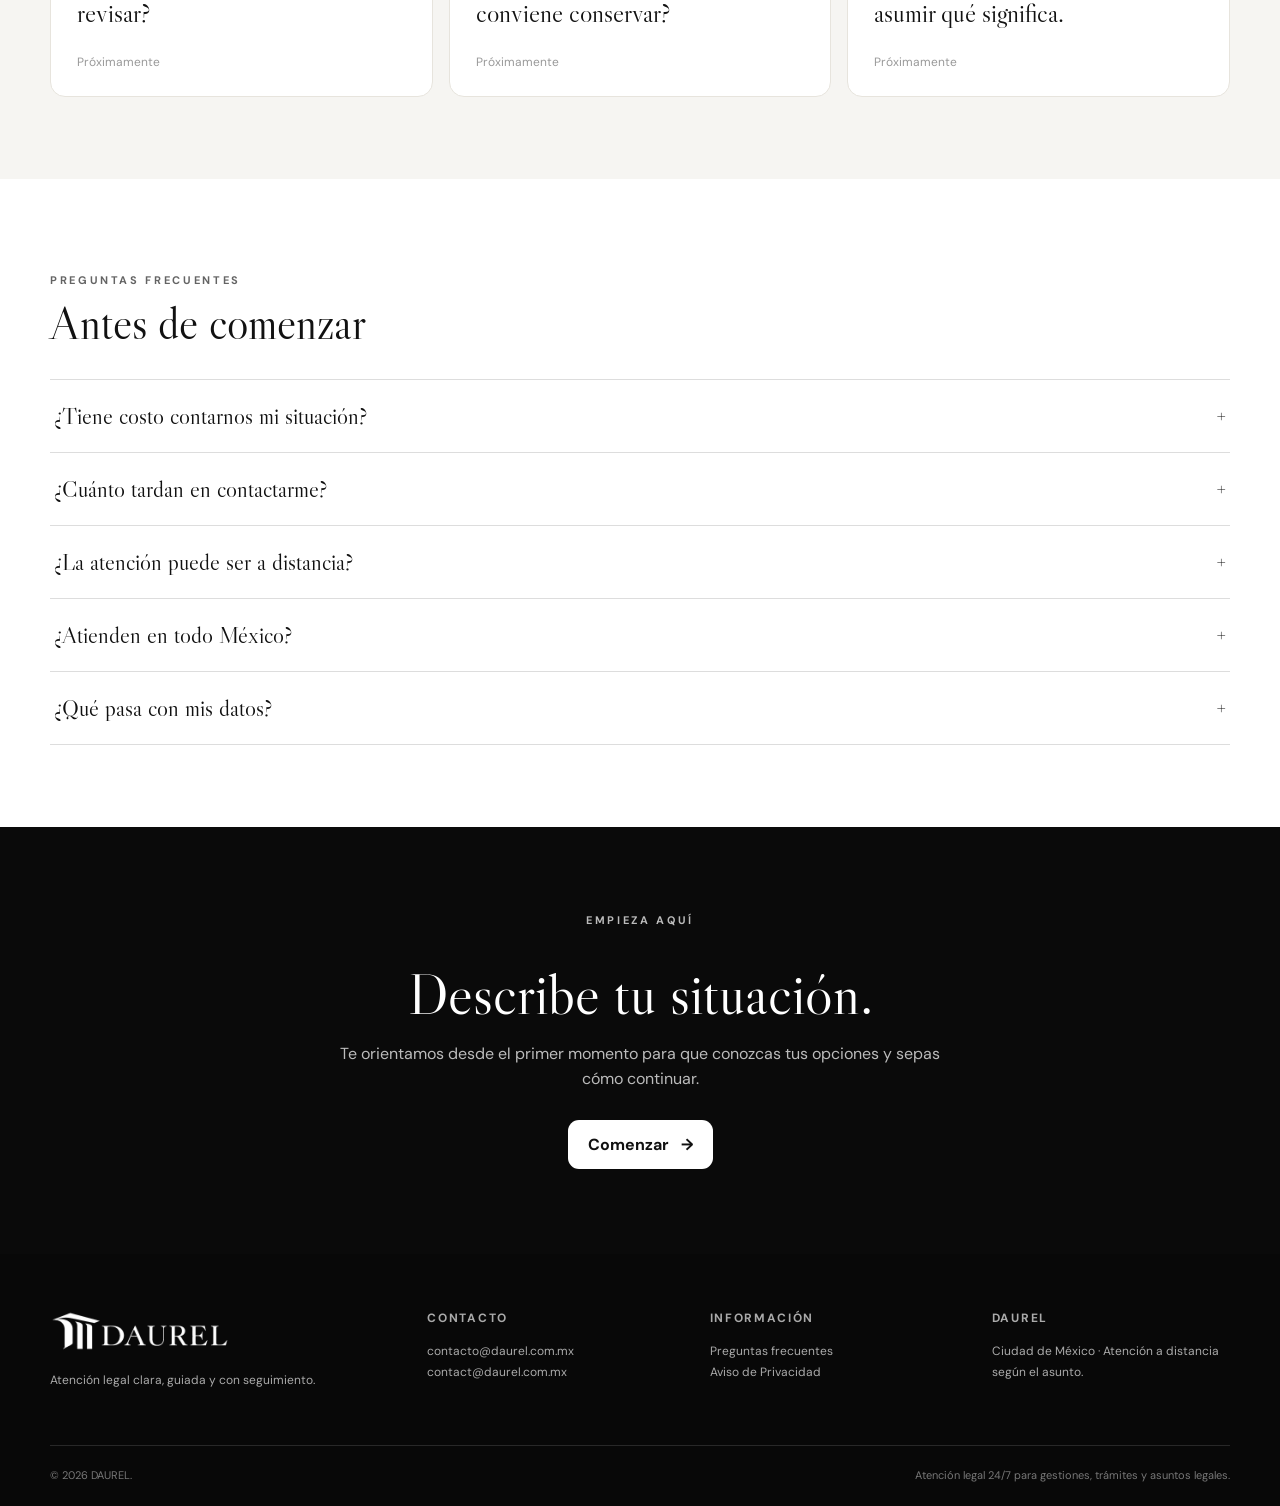
==== commit 4fca29d7: "Actualizar aviso de privacidad y textos de producción" ====
--- a/public/index.html
+++ b/public/index.html
@@ -280,7 +280,7 @@
     </div>
     <div class="shell footer-bottom">
       <span>© <span id="year"></span> DAUREL.</span>
-      <span>Versión de desarrollo.</span>
+      <span>Atención legal 24/7 para gestiones, trámites y asuntos legales.</span>
     </div>
   </footer>
 
@@ -396,7 +396,7 @@
         <div class="success-mark">✓</div>
         <p class="kicker">SOLICITUD PREPARADA</p>
         <h2 id="requestId">DAU-000000</h2>
-        <p id="successMessage">La interfaz ya está lista. Antes del lanzamiento conectaremos este formulario con n8n para que la solicitud llegue a DAUREL y continúe por WhatsApp.</p>
+        <p id="successMessage">Tu solicitud fue recibida correctamente. Conserva tu folio; nuestro equipo revisará la información y te contactará para indicarte los siguientes pasos.</p>
         <button class="button button-dark button-wide" data-close-modal>Cerrar</button>
       </div>
     </section>
@@ -407,9 +407,11 @@
     <section class="privacy-panel">
       <button class="modal-close" data-close-privacy aria-label="Cerrar">×</button>
       <p class="kicker">AVISO DE PRIVACIDAD</p>
-      <h2>Antes del lanzamiento público</h2>
-      <p>Esta versión contiene un marcador de posición. El aviso integral debe redactarse y publicarse antes de comenzar a recibir datos reales de clientes.</p>
-      <p>Al conectar el formulario con n8n incorporaremos aquí el responsable, finalidades, transferencias aplicables, mecanismos ARCO y demás información correspondiente.</p>
+      <h2>Aviso de Privacidad</h2>
+      <p>DAUREL será responsable del tratamiento de los datos personales que recabe a través de daurel.com.mx, WhatsApp, llamadas telefónicas, formularios, comunicaciones electrónicas y demás medios que utilice para recibir, coordinar y dar seguimiento a solicitudes y servicios.</p>
+      <p>Los datos recabados podrán utilizarse para identificar y contactar a la persona solicitante, analizar de manera inicial su solicitud, dar seguimiento, solicitar información o documentos necesarios, elaborar propuestas de servicio y, cuando corresponda, canalizar el asunto con un profesional o prestador adecuado.</p>
+      <p>Cuando sea necesario compartir información con un profesional o prestador para atender la solicitud, se procurará limitarla a lo necesario para la finalidad correspondiente. No se realizarán transferencias distintas de las necesarias para la atención de la solicitud, salvo obligación legal o autorización de la persona titular.</p>
+      <p>Para ejercer derechos de acceso, rectificación, cancelación u oposición, o para plantear dudas relacionadas con el tratamiento de datos personales, puedes escribir a <a href="mailto:contacto@daurel.com.mx">contacto@daurel.com.mx</a>.</p>
     </section>
   </div>
 <script
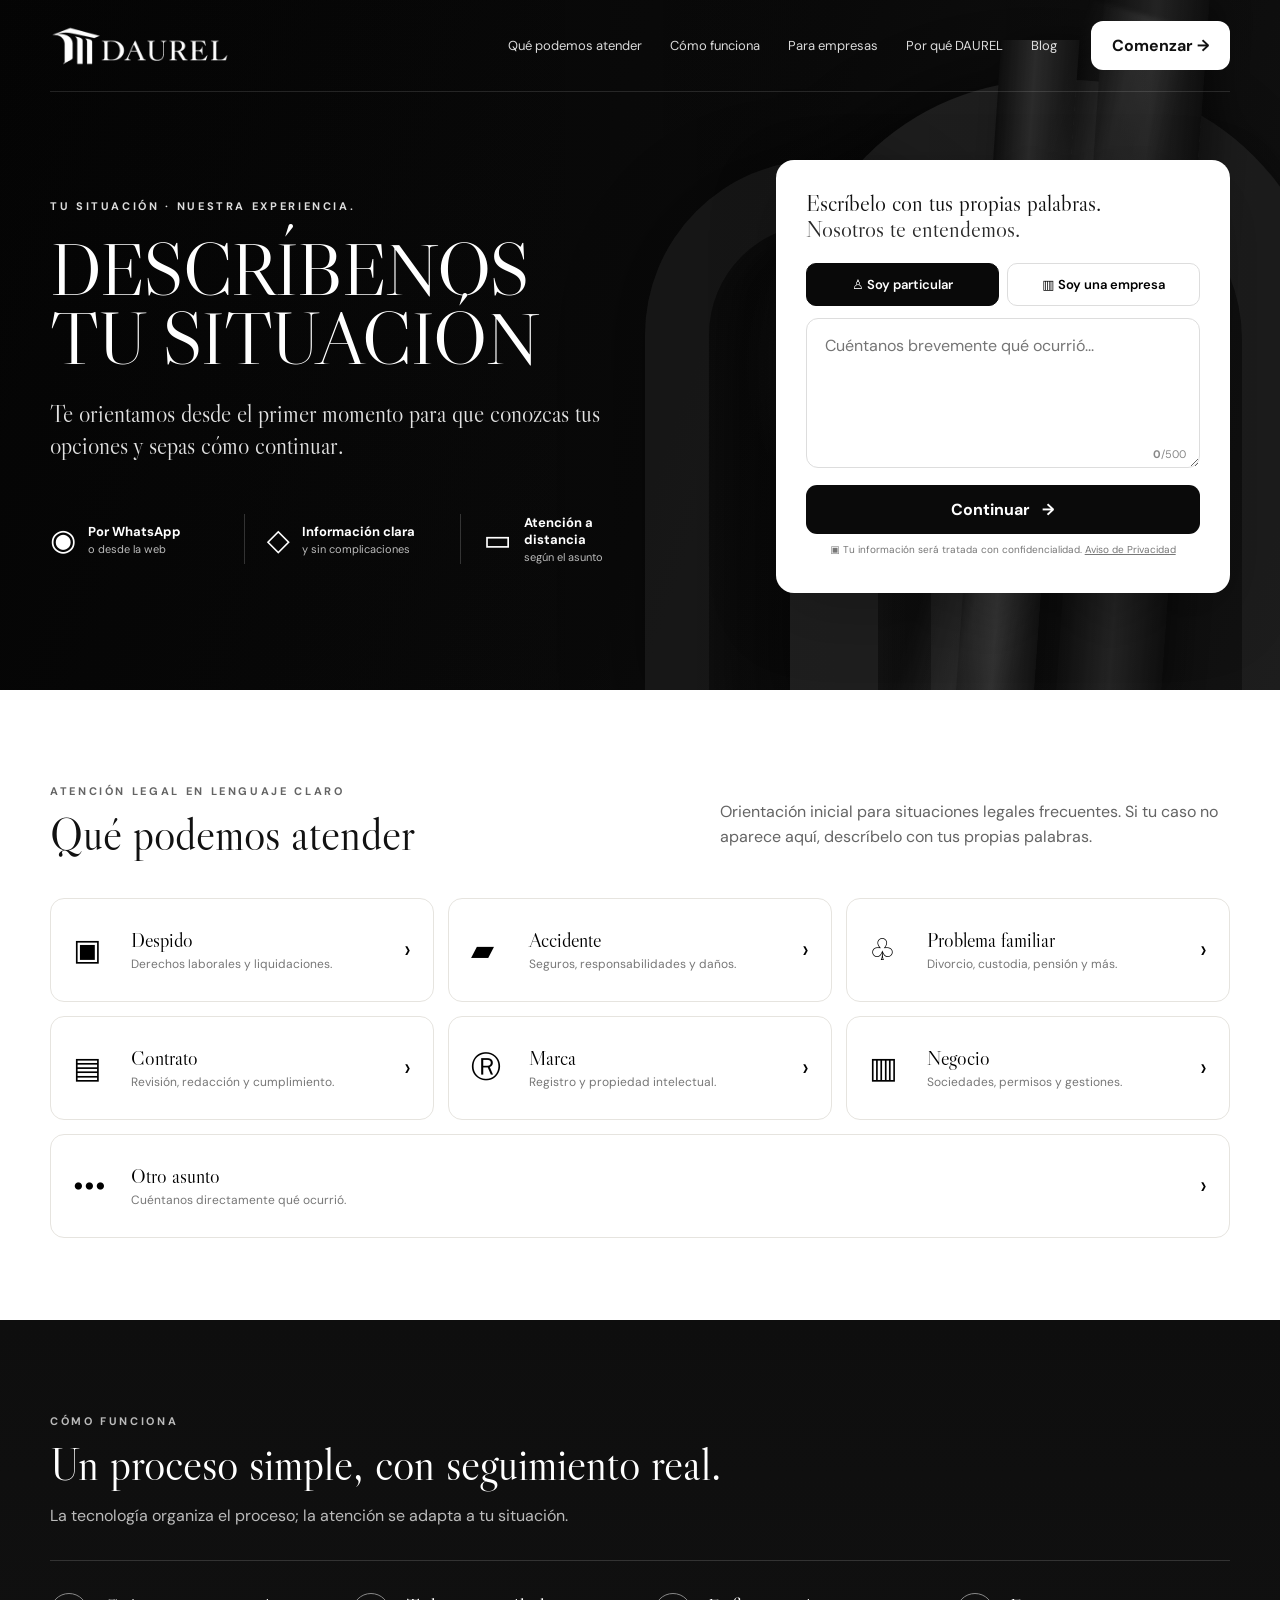
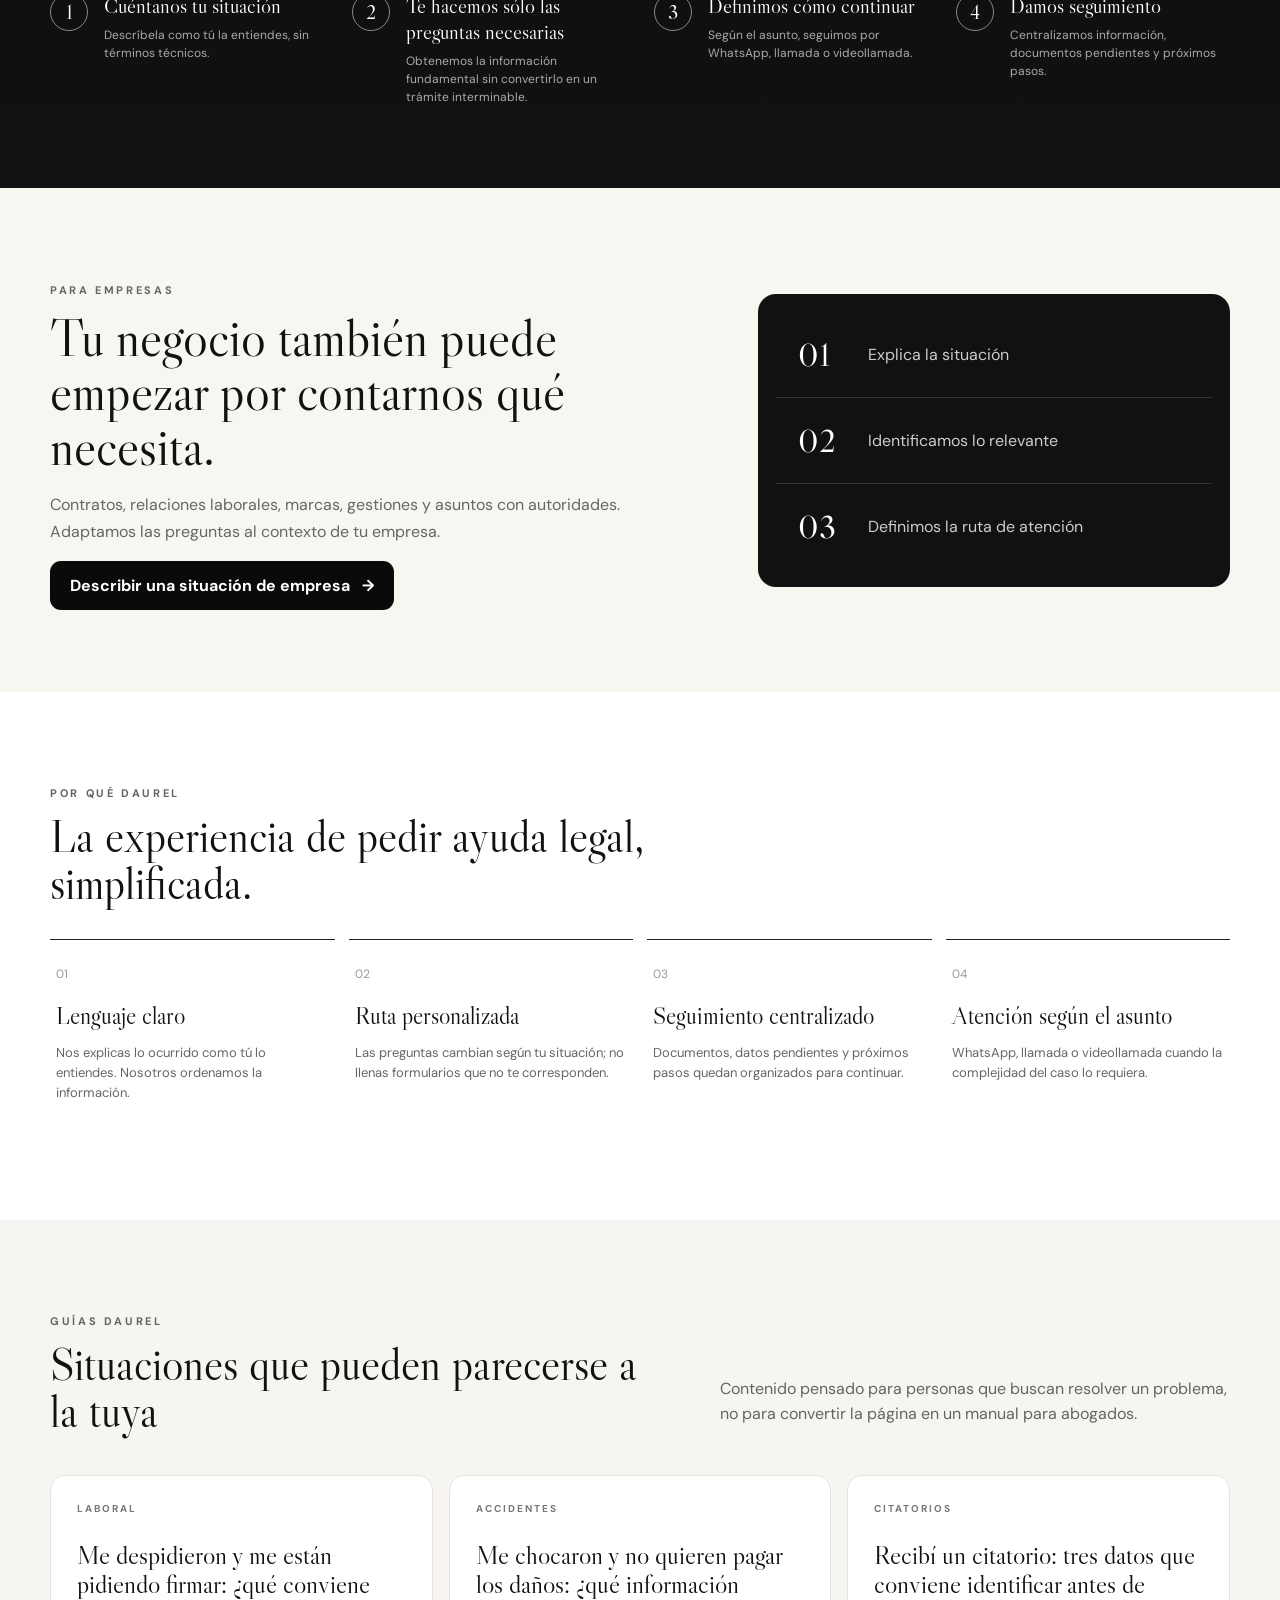
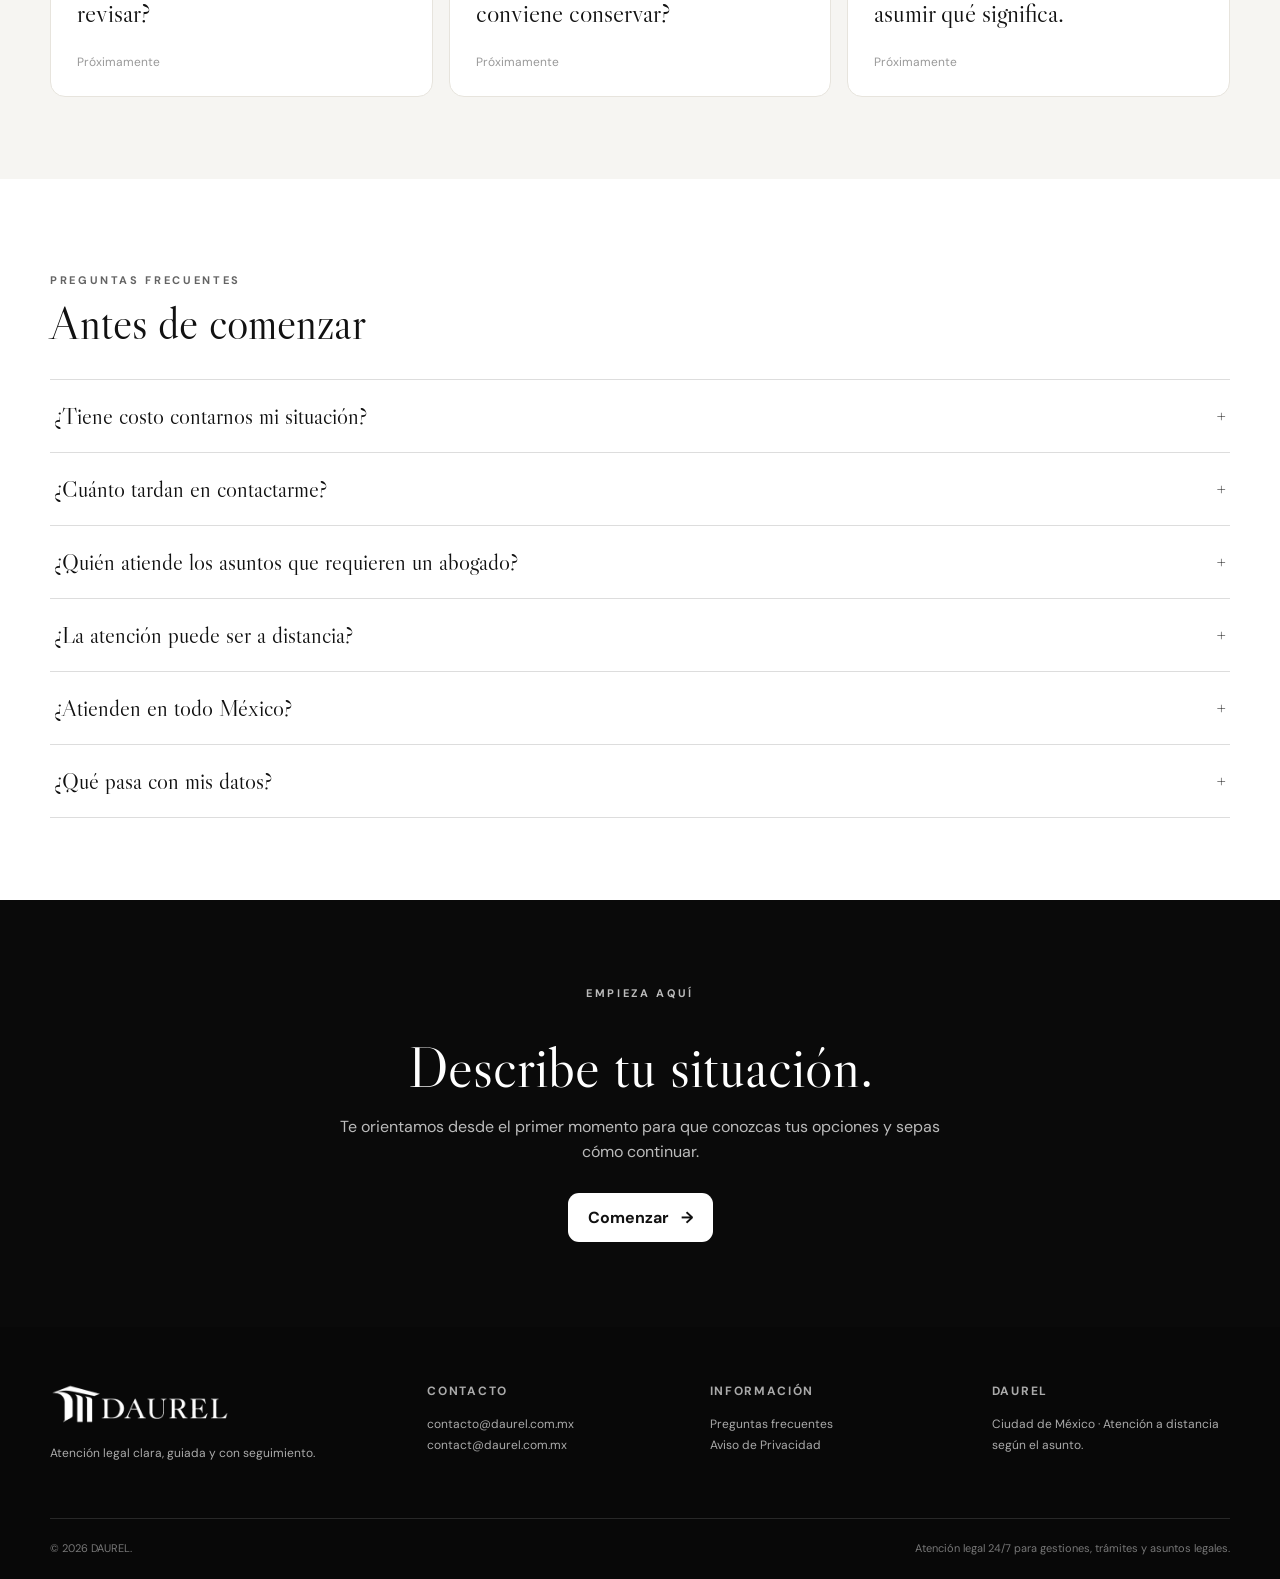
==== commit d126fefb: "Ajustar textos legales y alcance inicial de DAUREL" ====
--- a/public/index.html
+++ b/public/index.html
@@ -225,11 +225,15 @@
         <div class="faq">
           <details>
             <summary>¿Tiene costo contarnos mi situación?</summary>
-            <p>No. Contarnos tu situación y solicitar atención inicial no tiene costo. Si el asunto requiere una consulta o servicio profesional con costo, te lo informaremos antes de que decidas continuar.</p>
+            <p>La revisión inicial de tu solicitud no genera ningún cargo. Si para continuar se requiere un servicio profesional, primero te explicaremos qué comprende y cuál sería su costo.</p>
           </details>
           <details>
             <summary>¿Cuánto tardan en contactarme?</summary>
-            <p>La plataforma confirma tu solicitud al momento. El objetivo es dar seguimiento personal en un plazo máximo de 24 horas.</p>
+            <p>Puedes enviar tu solicitud las 24 horas. La plataforma la confirma al momento y el seguimiento personal se realiza tan pronto como sea posible, de acuerdo con la urgencia del asunto y la disponibilidad de atención.</p>
+          </details>
+          <details>
+            <summary>¿Quién atiende los asuntos que requieren un abogado?</summary>
+            <p>DAUREL recibe, organiza y da seguimiento a solicitudes de gestiones, trámites y asuntos legales. Cuando una actuación requiera representación, firma, asesoría profesional o intervención reservada a una persona con título y cédula profesional, el asunto será atendido o canalizado con un profesionista habilitado. Enviar una solicitud no crea por sí mismo una relación abogado-cliente.</p>
           </details>
           <details>
             <summary>¿La atención puede ser a distancia?</summary>
@@ -241,7 +245,7 @@
           </details>
           <details>
             <summary>¿Qué pasa con mis datos?</summary>
-            <p>La información que compartas se utilizará para evaluar y dar seguimiento a tu solicitud conforme al Aviso de Privacidad. El aviso integral se incorporará antes del lanzamiento público.</p>
+            <p>La información que compartas se utilizará para recibir, analizar y dar seguimiento a tu solicitud conforme al Aviso de Privacidad. Puedes consultarlo antes de enviar tus datos y ejercer tus derechos sobre ellos por los medios ahí indicados.</p>
           </details>
         </div>
       </div>
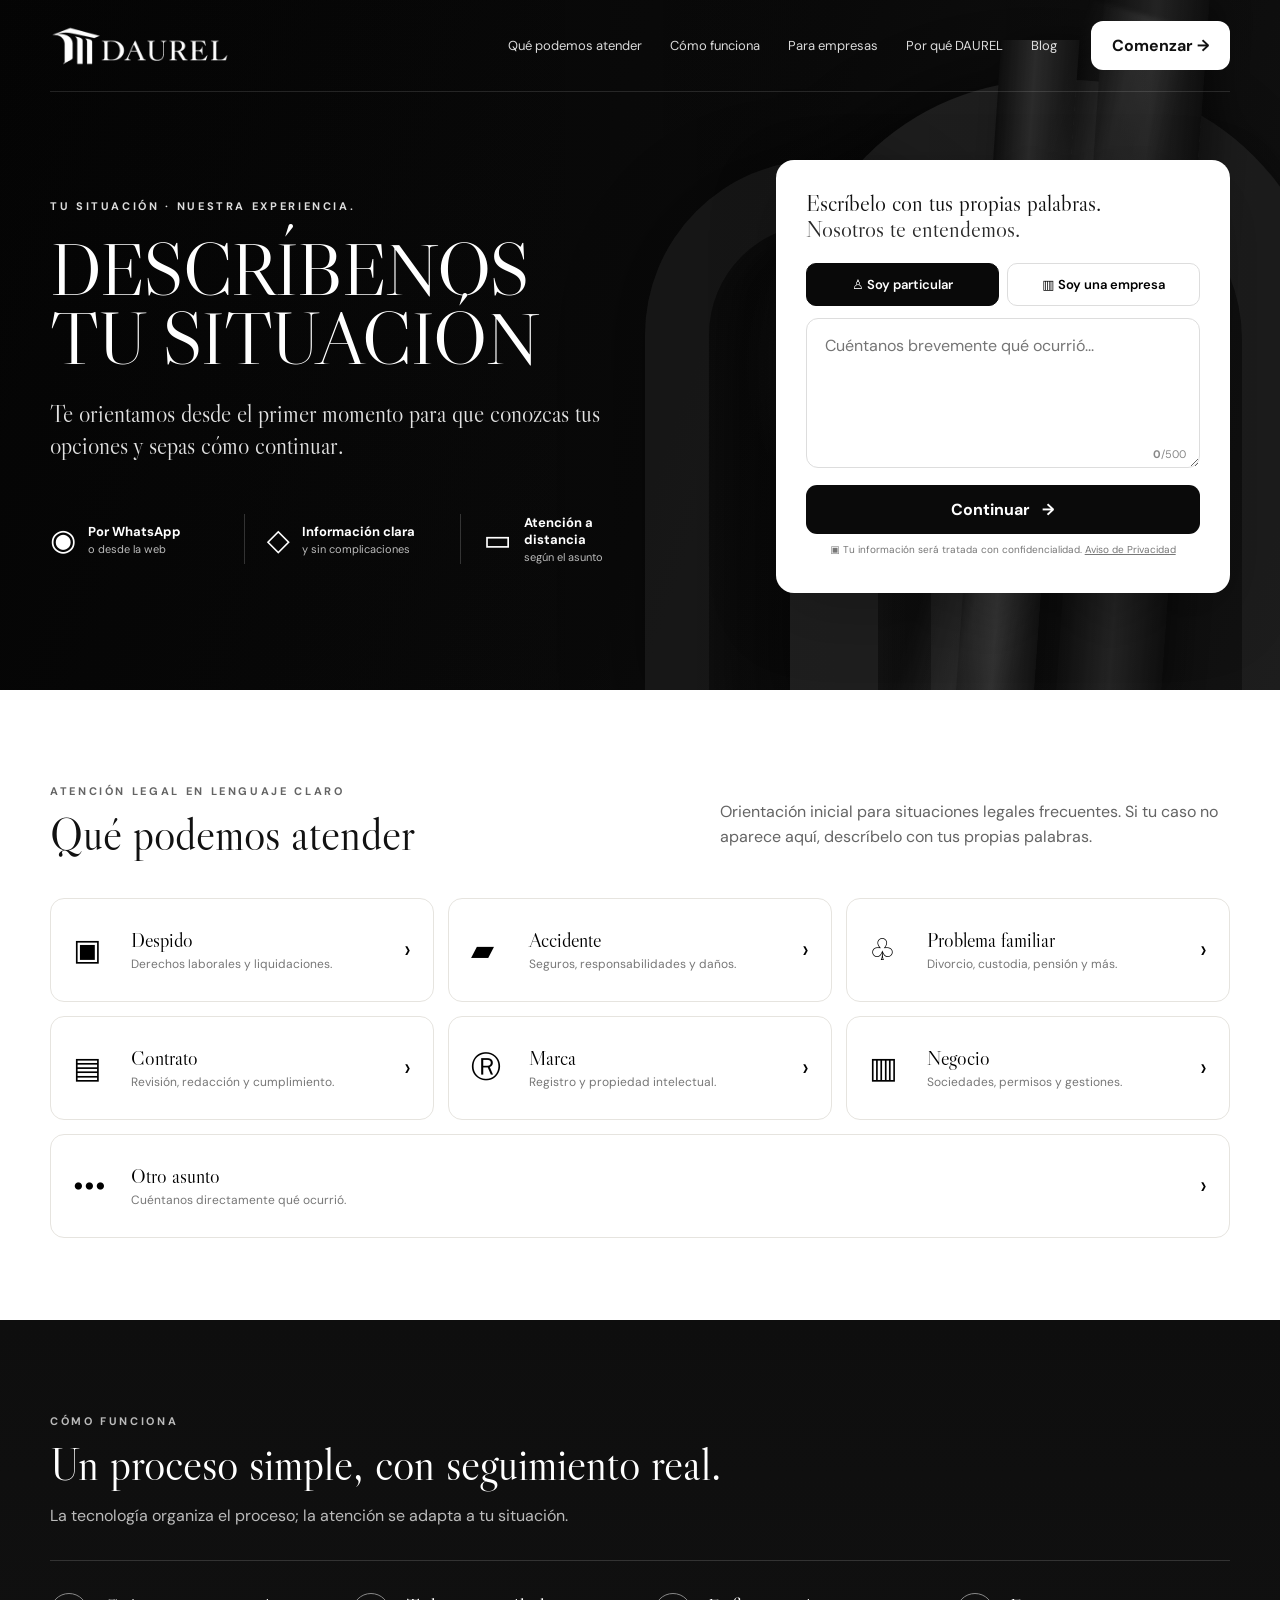
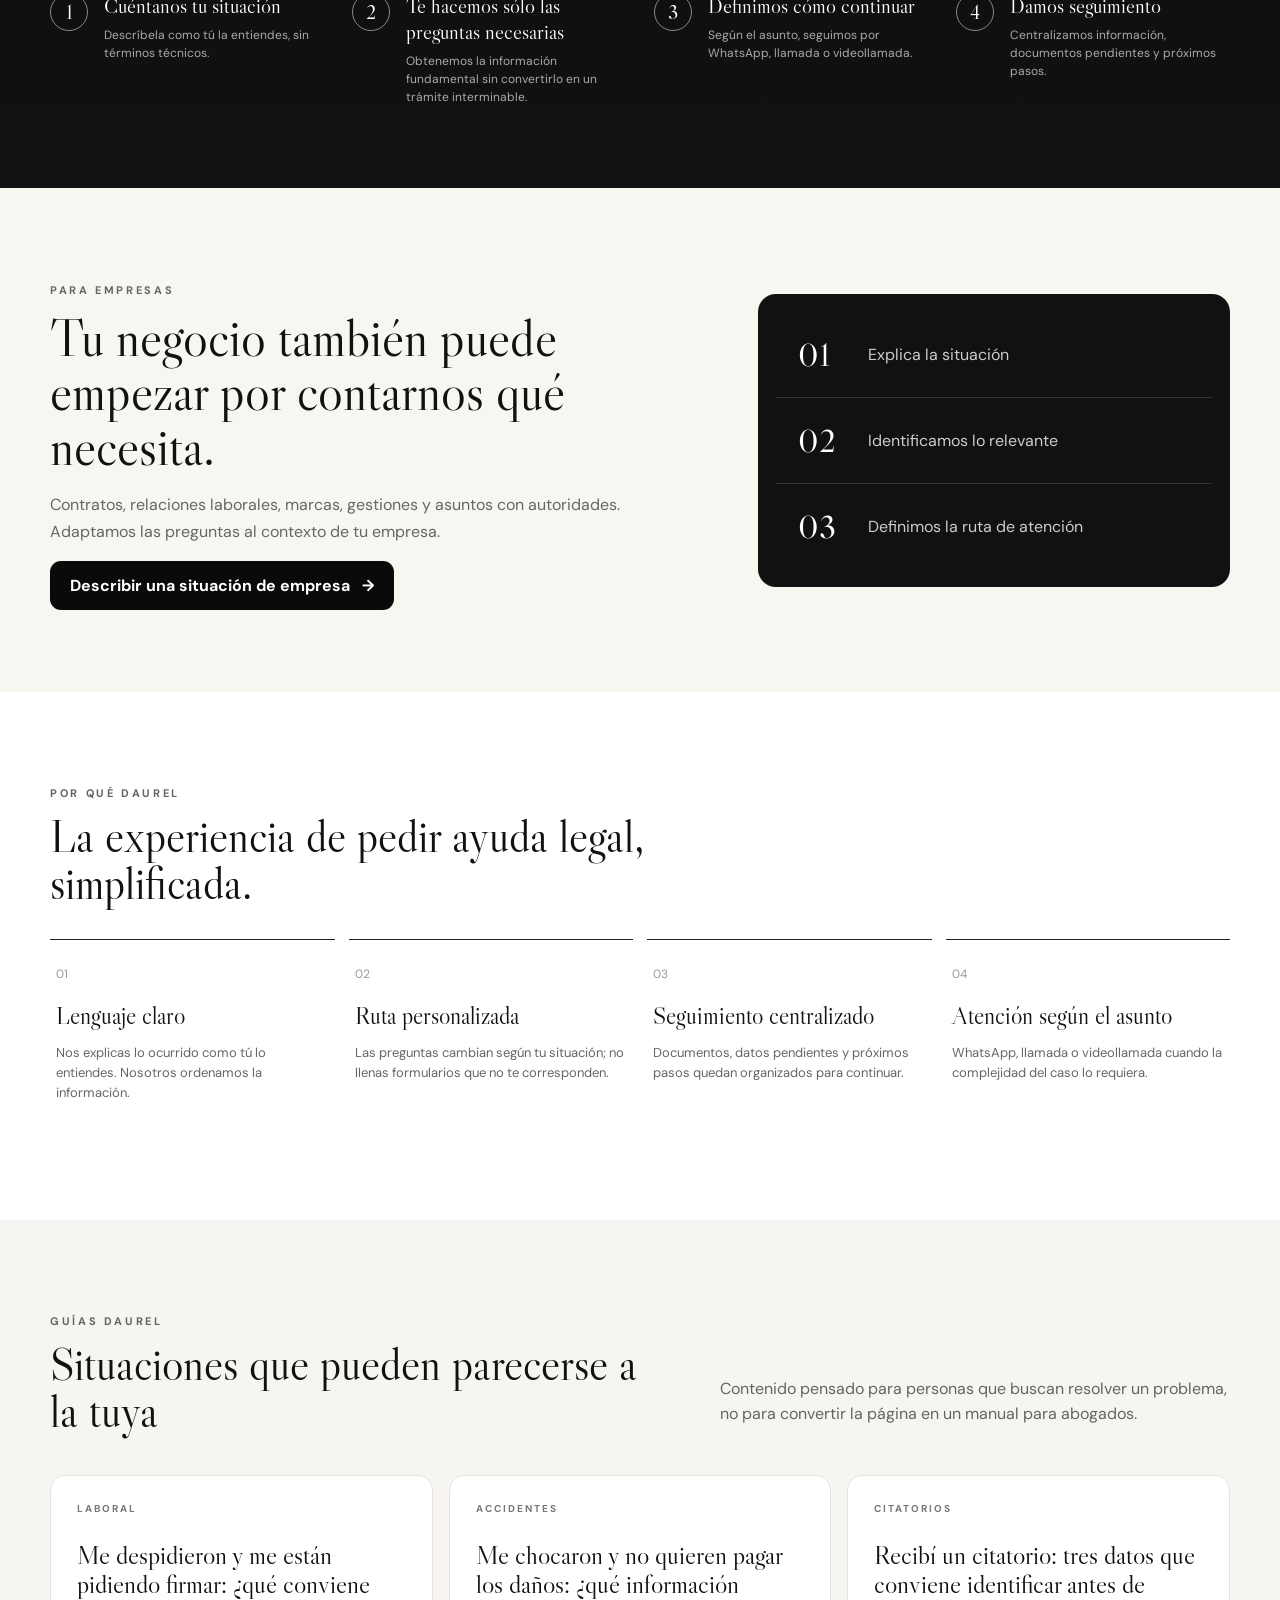
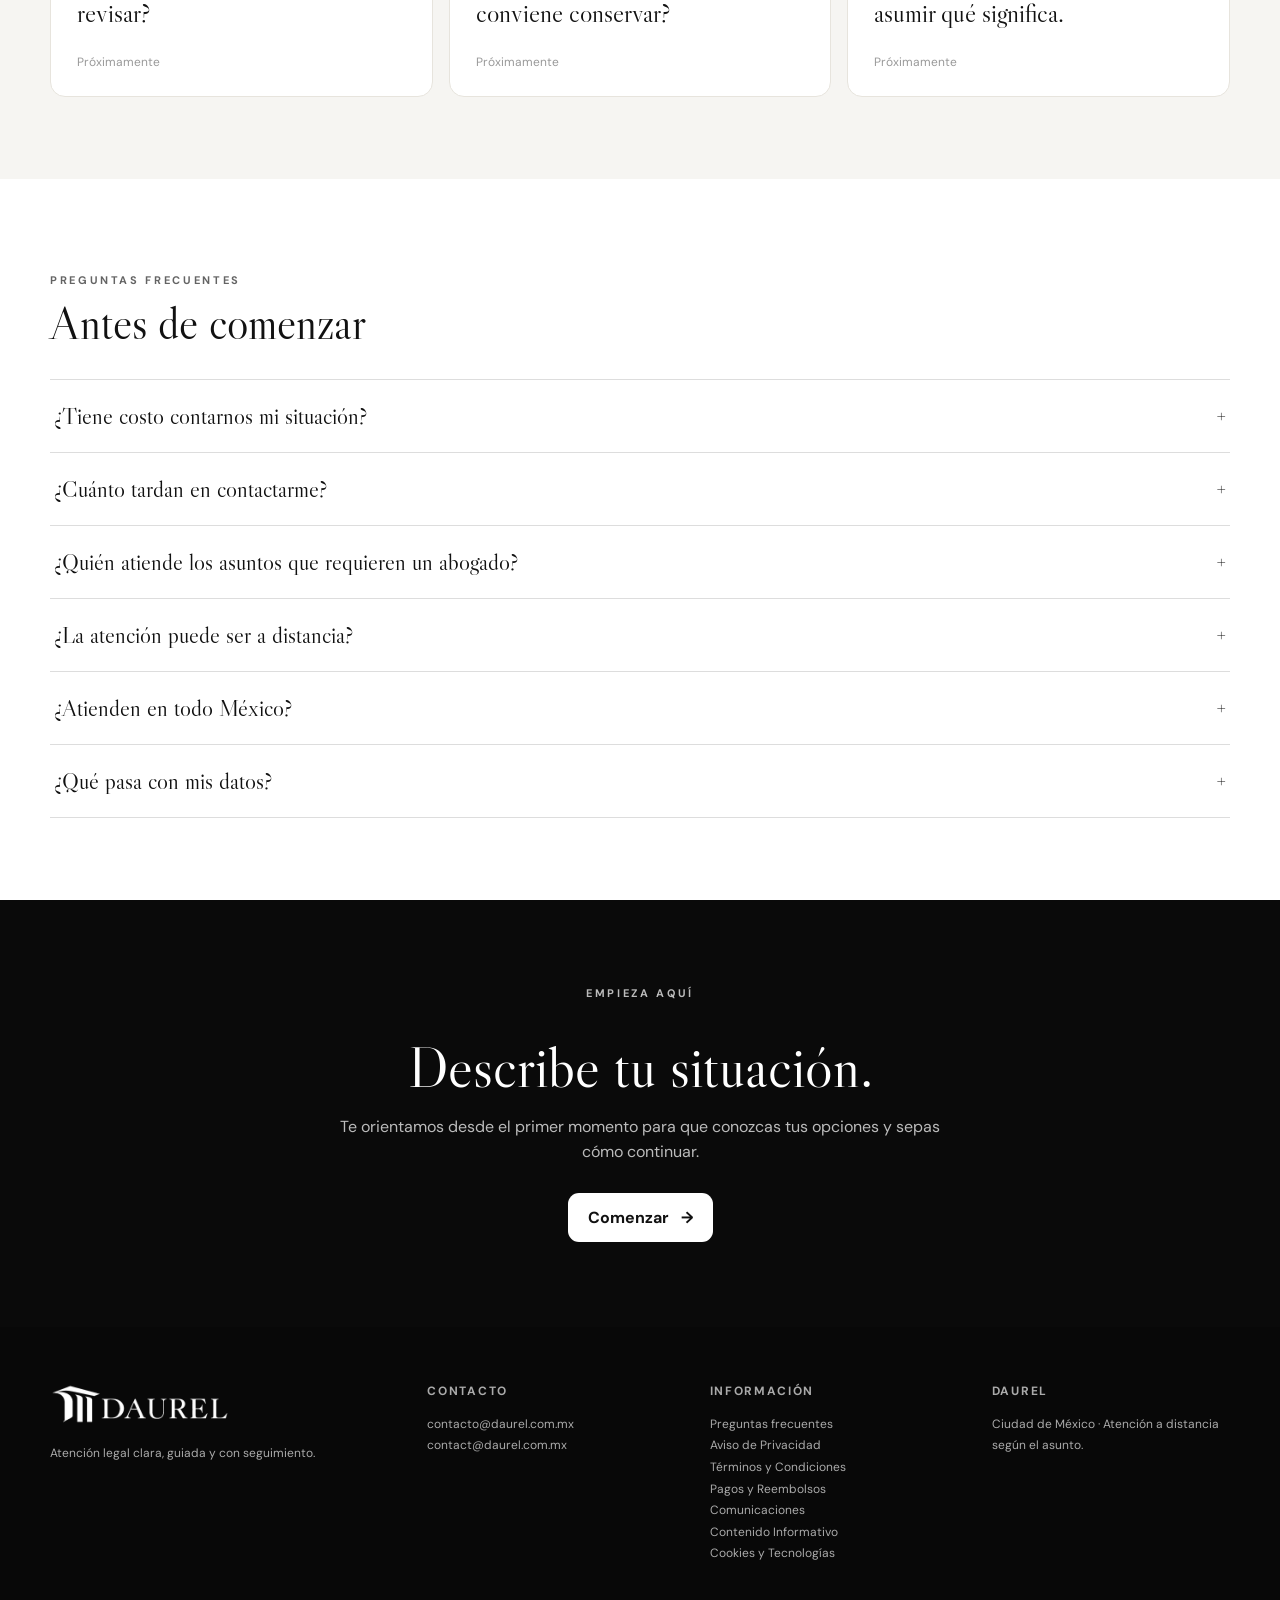
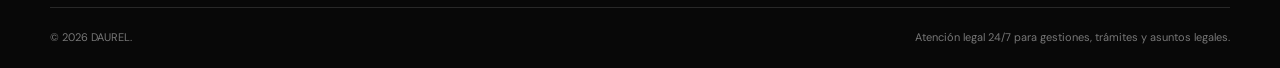
==== commit 91608fe9: "Enlazar documentos legales desde el pie de página" ====
--- a/public/index.html
+++ b/public/index.html
@@ -275,7 +275,12 @@
       <div>
         <h3>Información</h3>
         <a href="#preguntas">Preguntas frecuentes</a>
-        <a href="#" id="privacyLink">Aviso de Privacidad</a>
+        <a href="aviso-privacidad.html">Aviso de Privacidad</a>
+        <a href="terminos.html">Términos y Condiciones</a>
+        <a href="pagos-reembolsos.html">Pagos y Reembolsos</a>
+        <a href="comunicaciones.html">Comunicaciones</a>
+        <a href="contenido-informativo.html">Contenido Informativo</a>
+        <a href="cookies.html">Cookies y Tecnologías</a>
       </div>
       <div>
         <h3>DAUREL</h3>
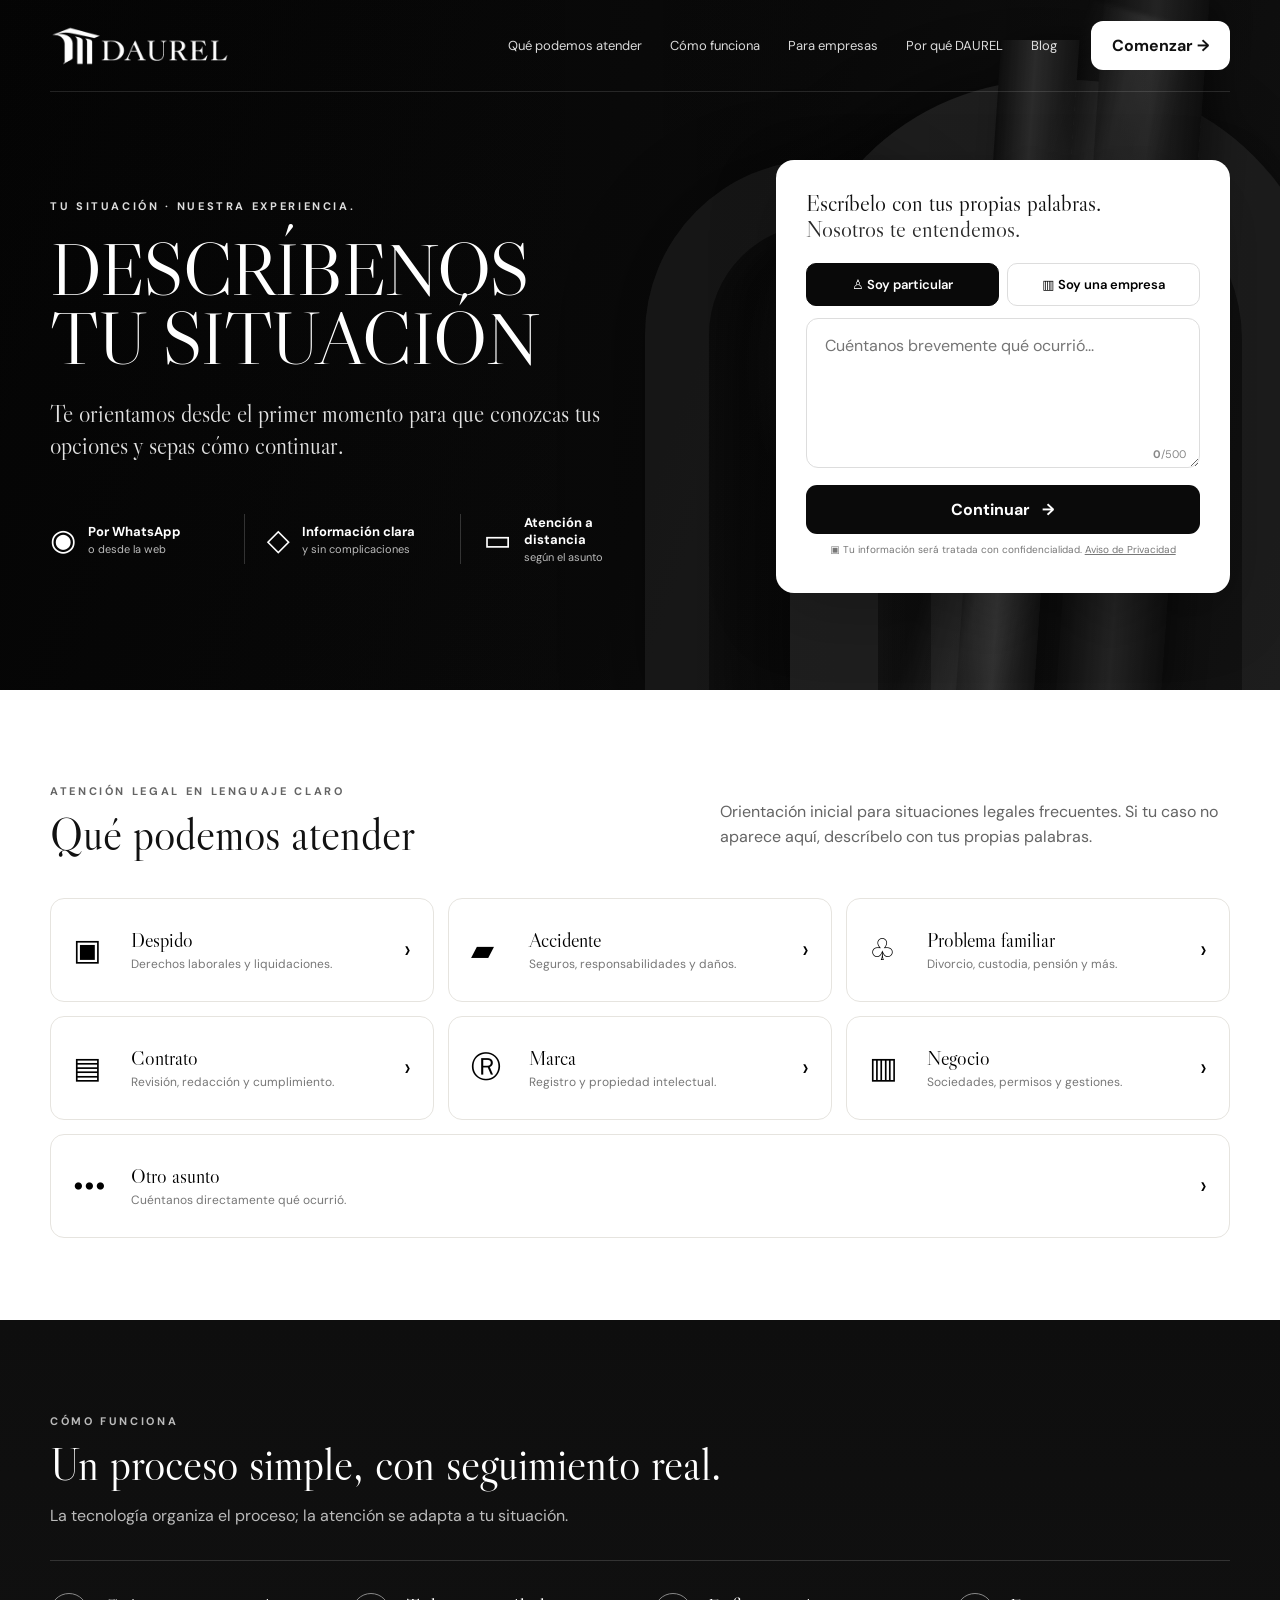
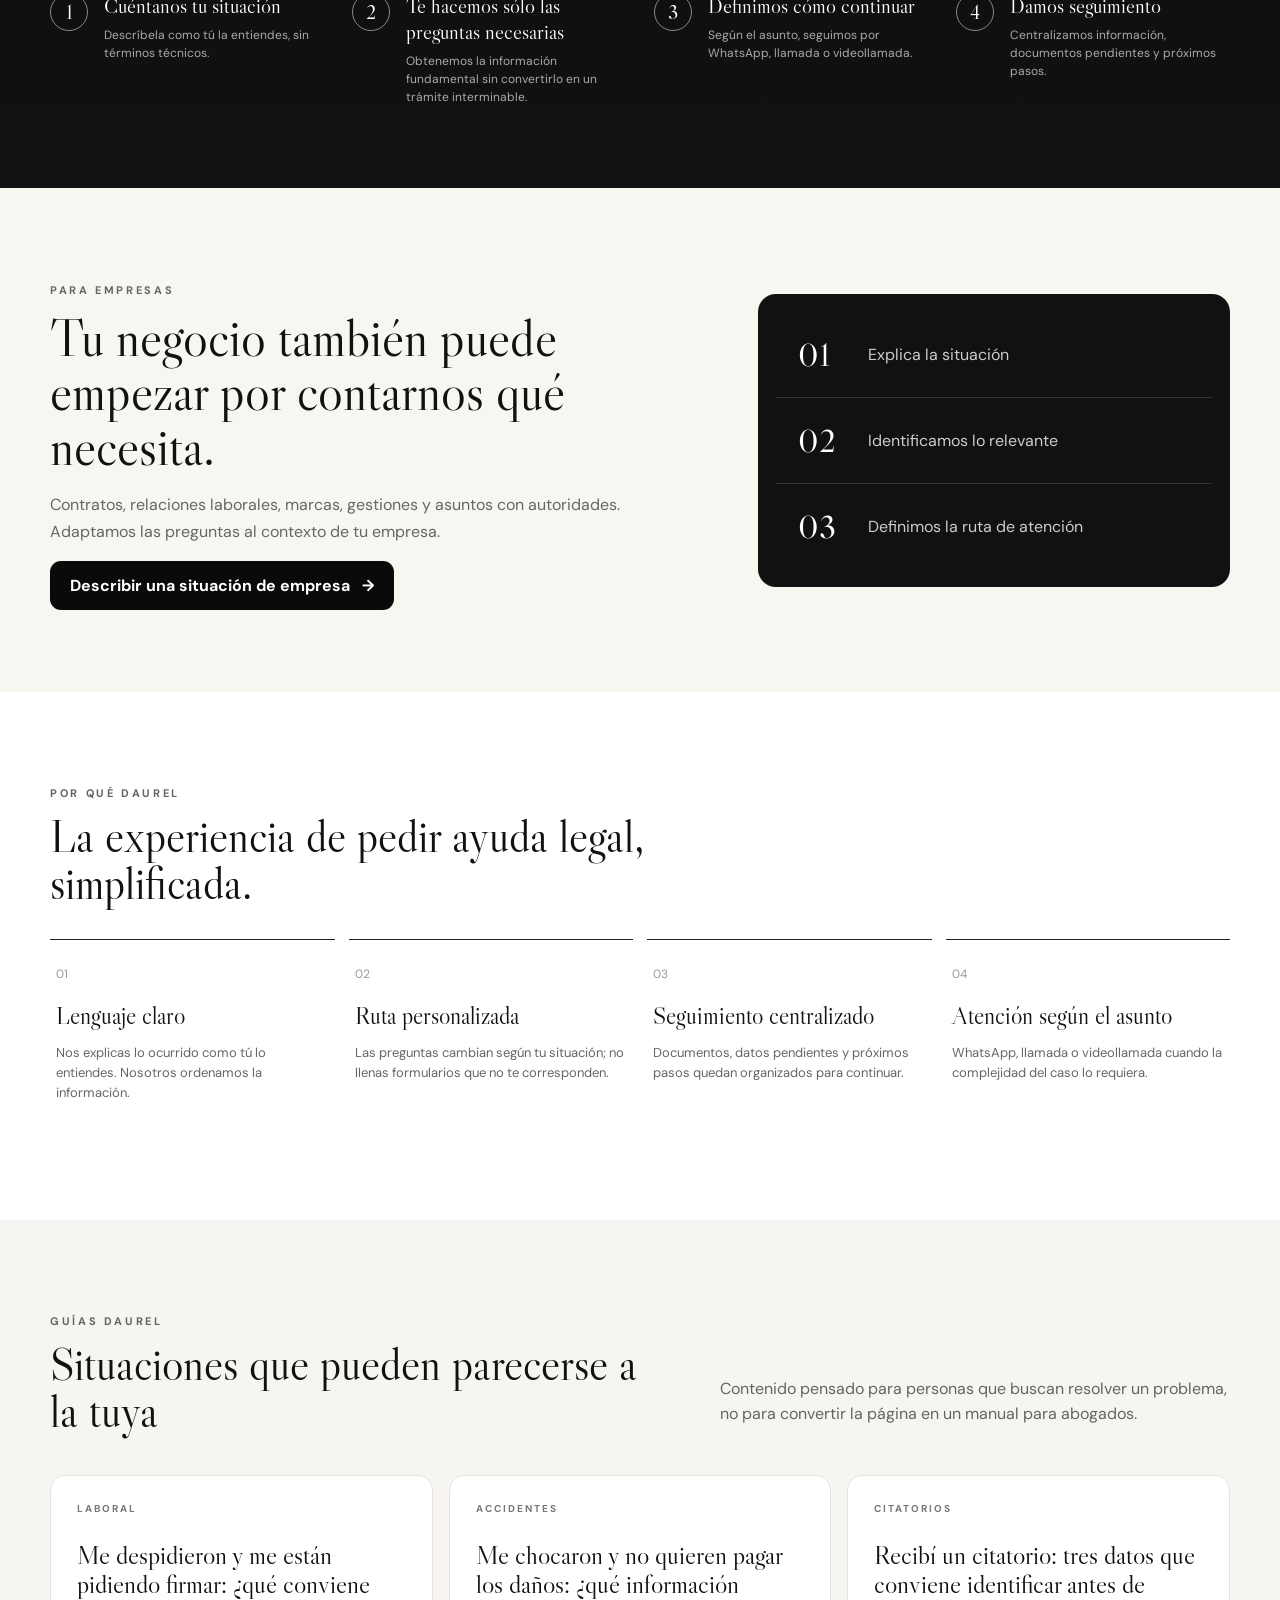
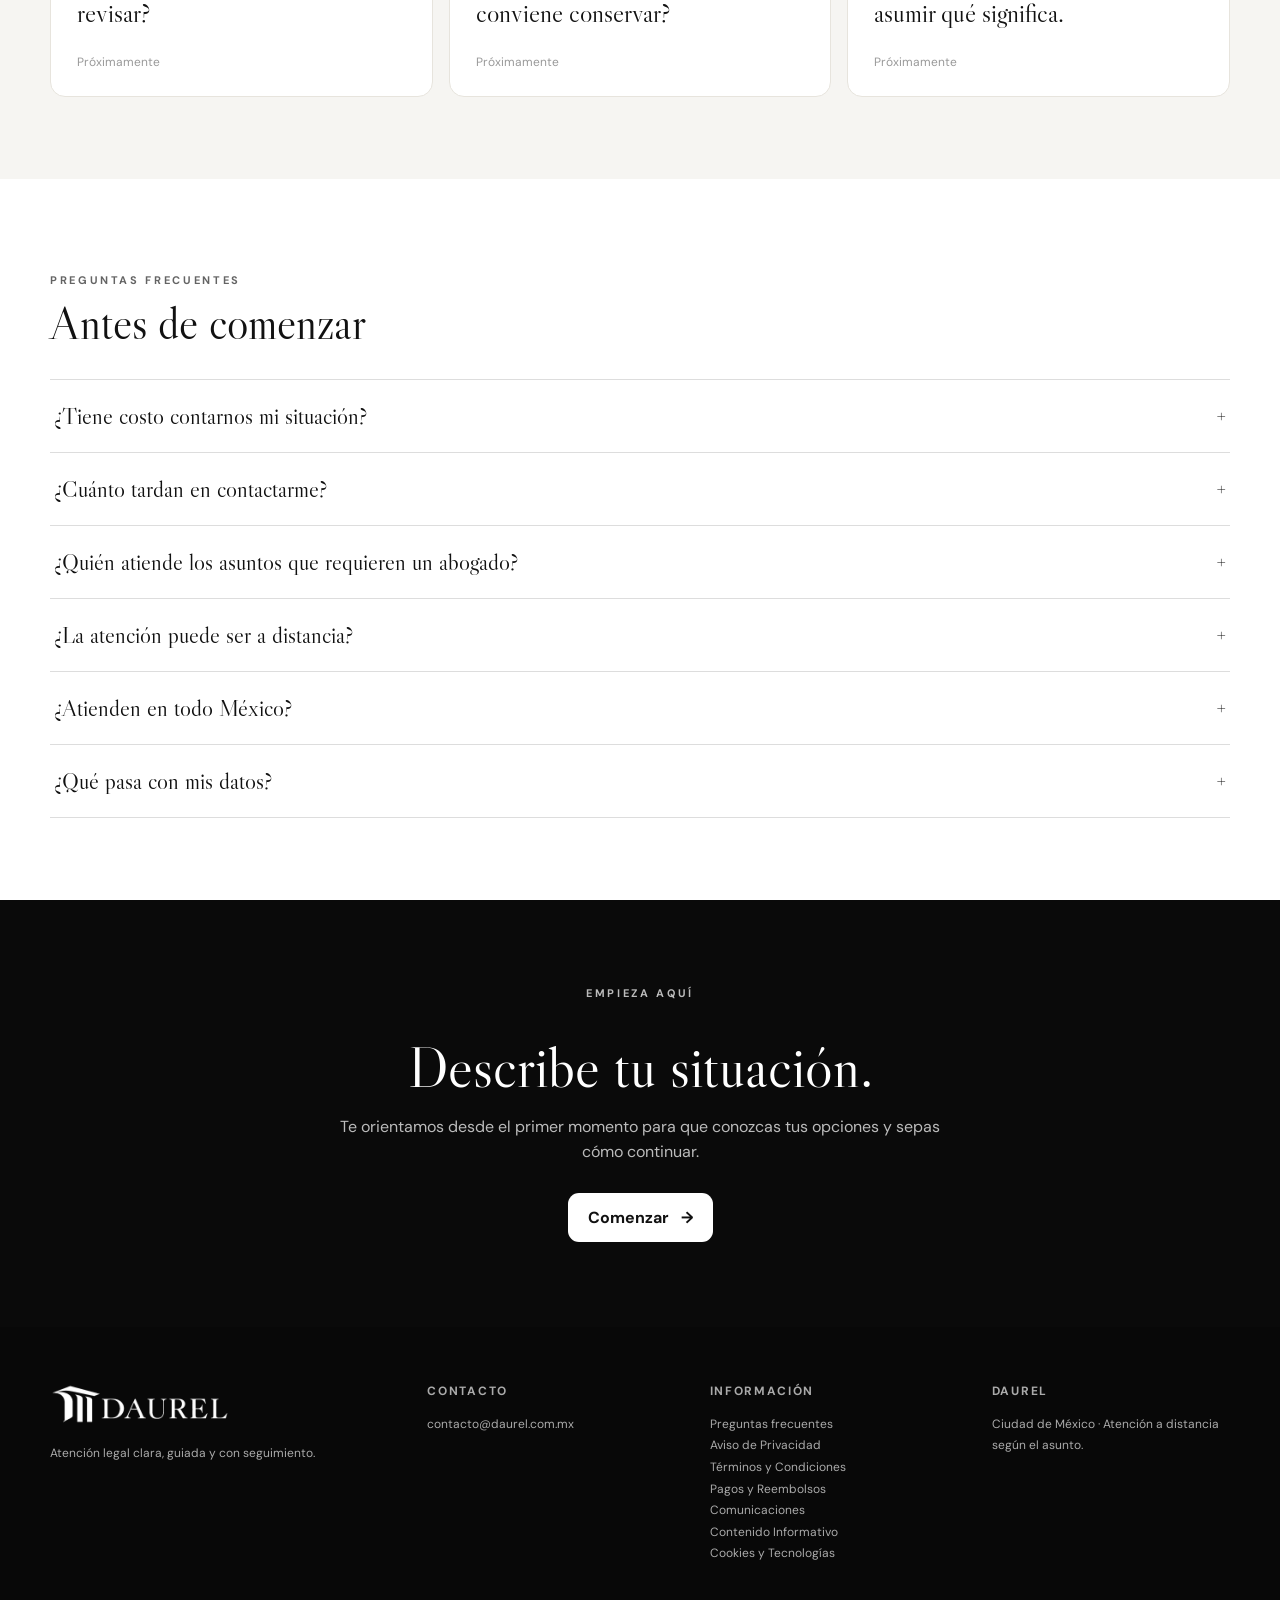
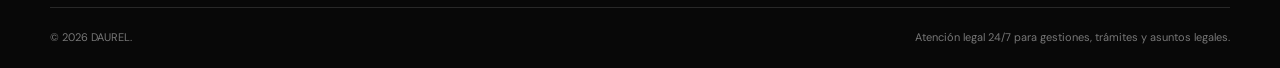
==== commit c2ee4cb9: "Unificar aviso de privacidad y correo oficial antes del lanzamiento" ====
--- a/public/index.html
+++ b/public/index.html
@@ -98,7 +98,7 @@
           <div class="field-error" id="heroError" role="alert"></div>
           <button type="submit" class="button button-dark button-wide">Continuar <span>→</span></button>
 
-          <p class="privacy-note"><span>▣</span> Tu información será tratada con confidencialidad. <a href="#privacidad">Aviso de Privacidad</a></p>
+          <p class="privacy-note"><span>▣</span> Tu información será tratada con confidencialidad. <a href="aviso-privacidad.html" target="_blank" rel="noopener">Aviso de Privacidad</a></p>
         </form>
       </div>
     </section>
@@ -270,7 +270,6 @@
       <div>
         <h3>Contacto</h3>
         <a href="mailto:contacto@daurel.com.mx">contacto@daurel.com.mx</a>
-        <a href="mailto:contact@daurel.com.mx">contact@daurel.com.mx</a>
       </div>
       <div>
         <h3>Información</h3>
@@ -394,7 +393,7 @@
 
         <label class="consent">
           <input type="checkbox" id="privacyConsent">
-          <span>He leído el <button type="button" id="openPrivacyInline">Aviso de Privacidad</button> y autorizo el tratamiento de la información para atender mi solicitud.</span>
+          <span>He leído el <a href="aviso-privacidad.html" target="_blank" rel="noopener">Aviso de Privacidad</a> y autorizo el tratamiento de la información para atender mi solicitud.</span>
         </label>
 <div id="turnstileWidget"></div>
         <div class="field-error" id="contactError" role="alert"></div>
